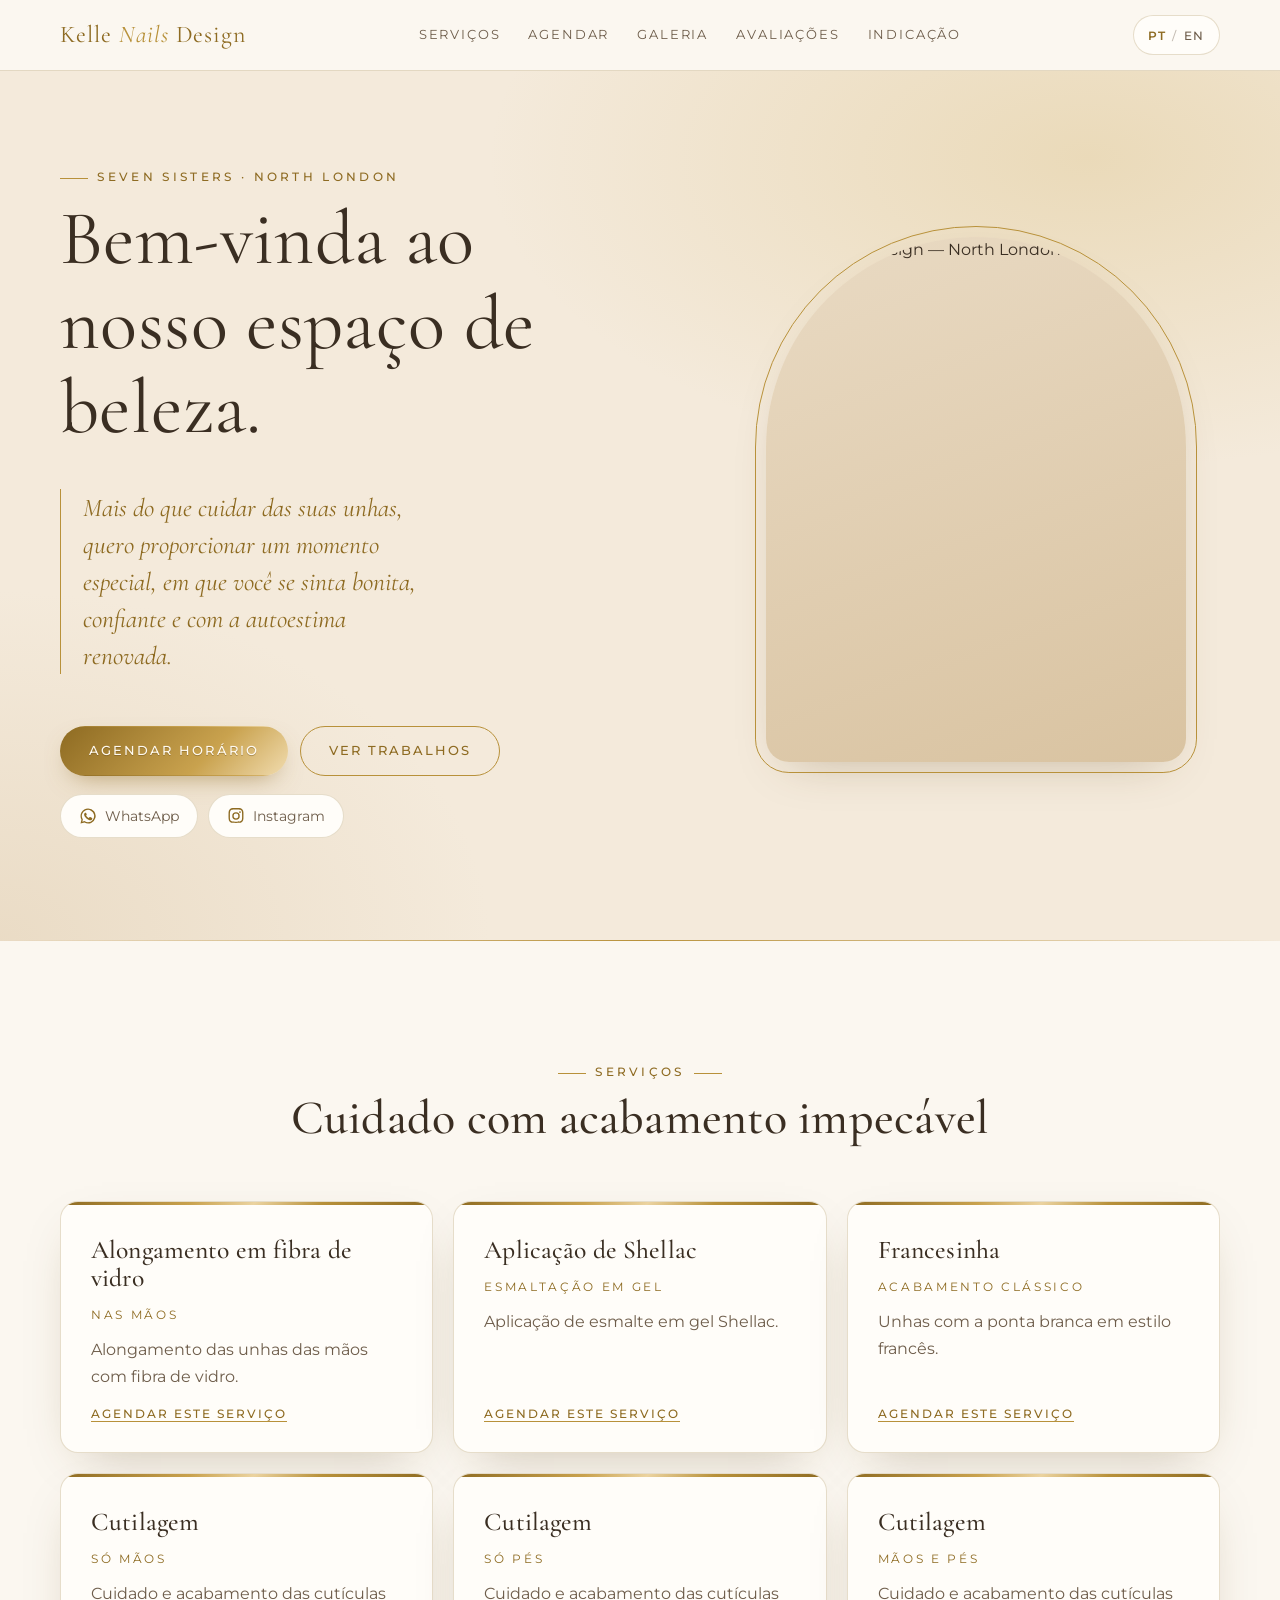
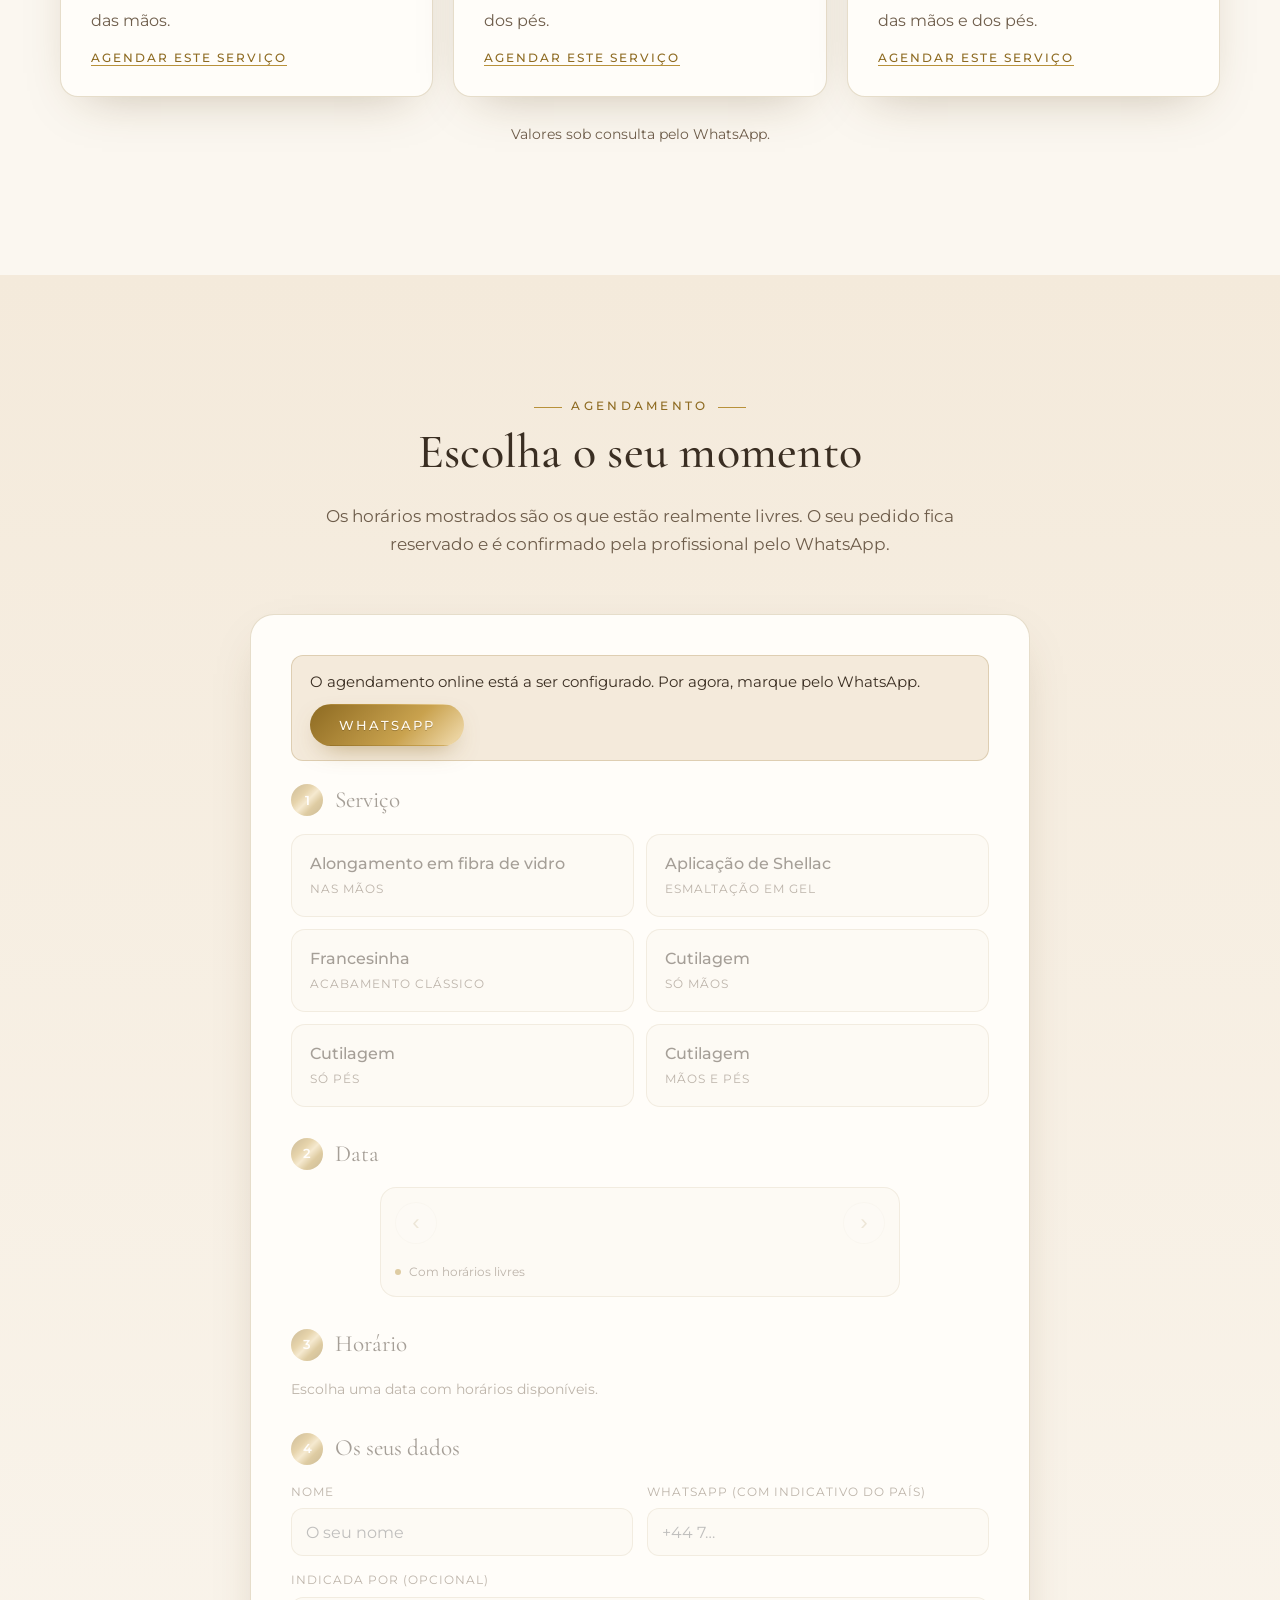
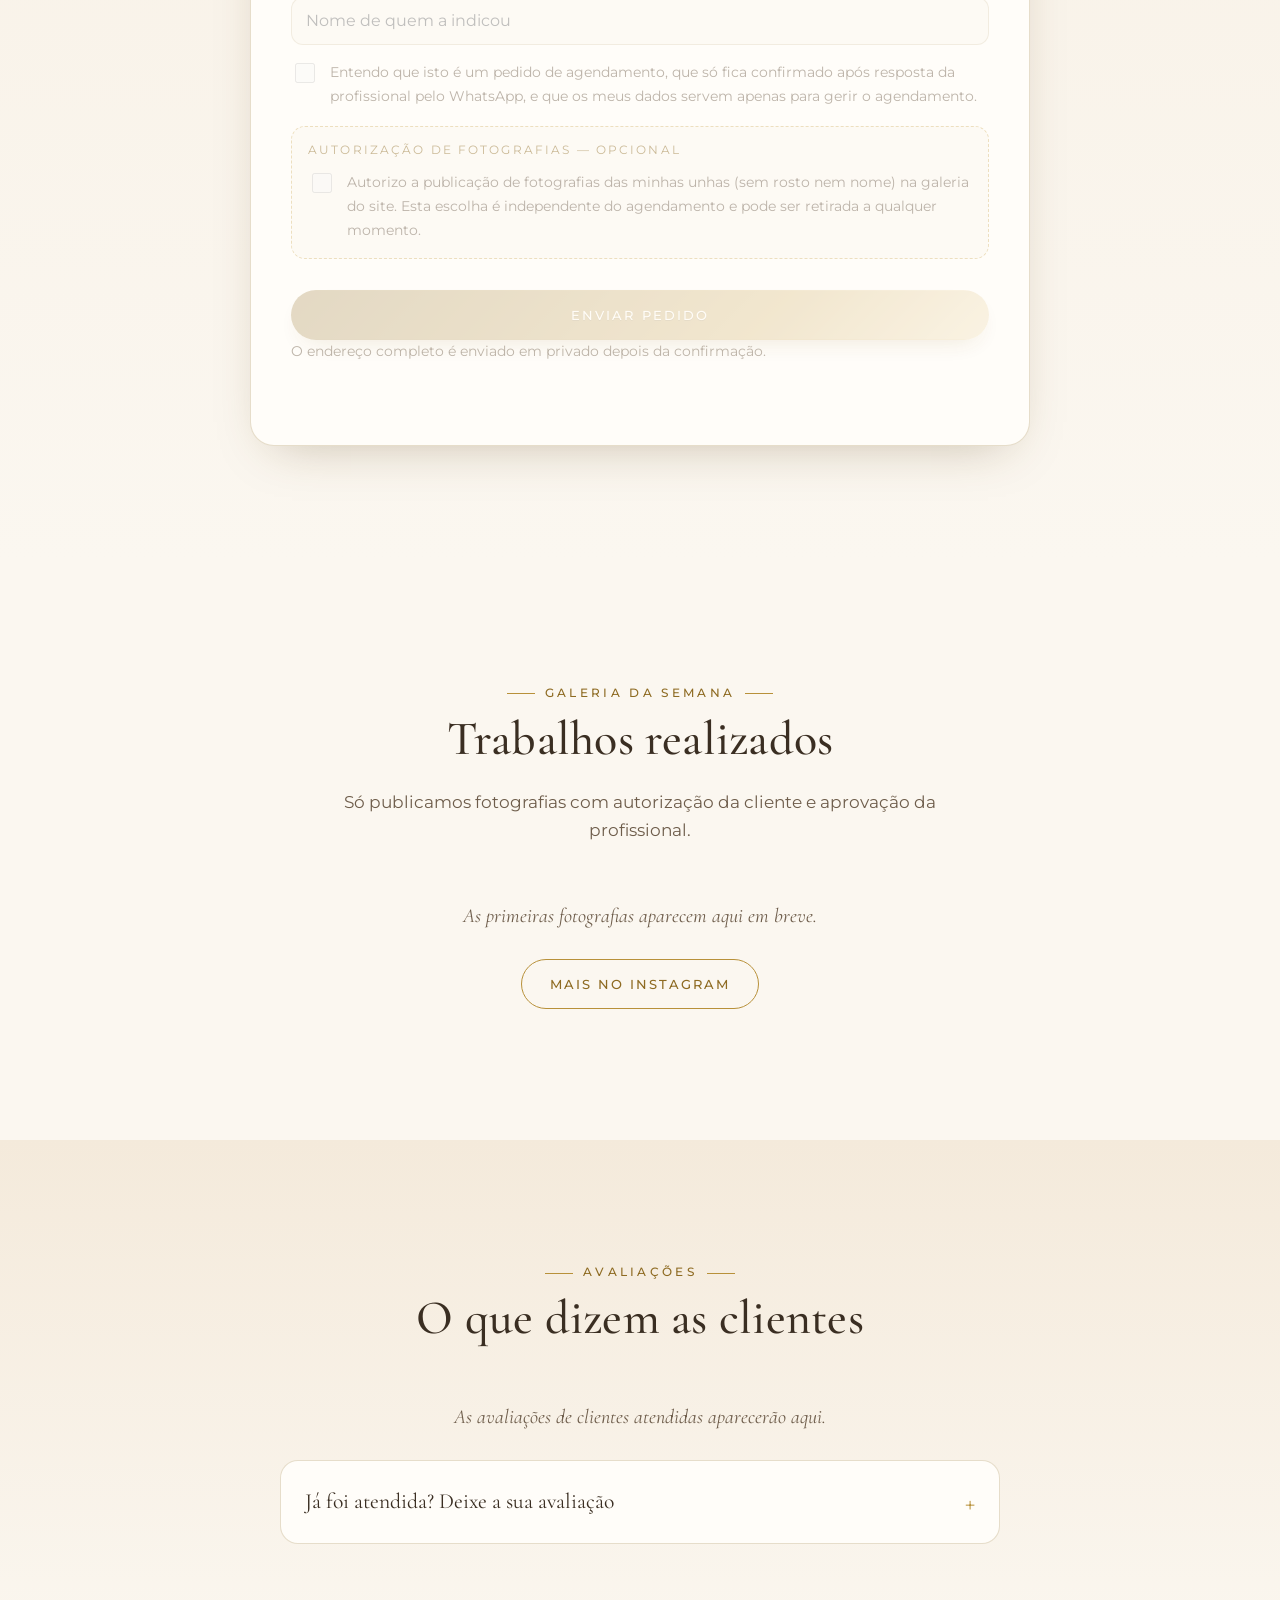
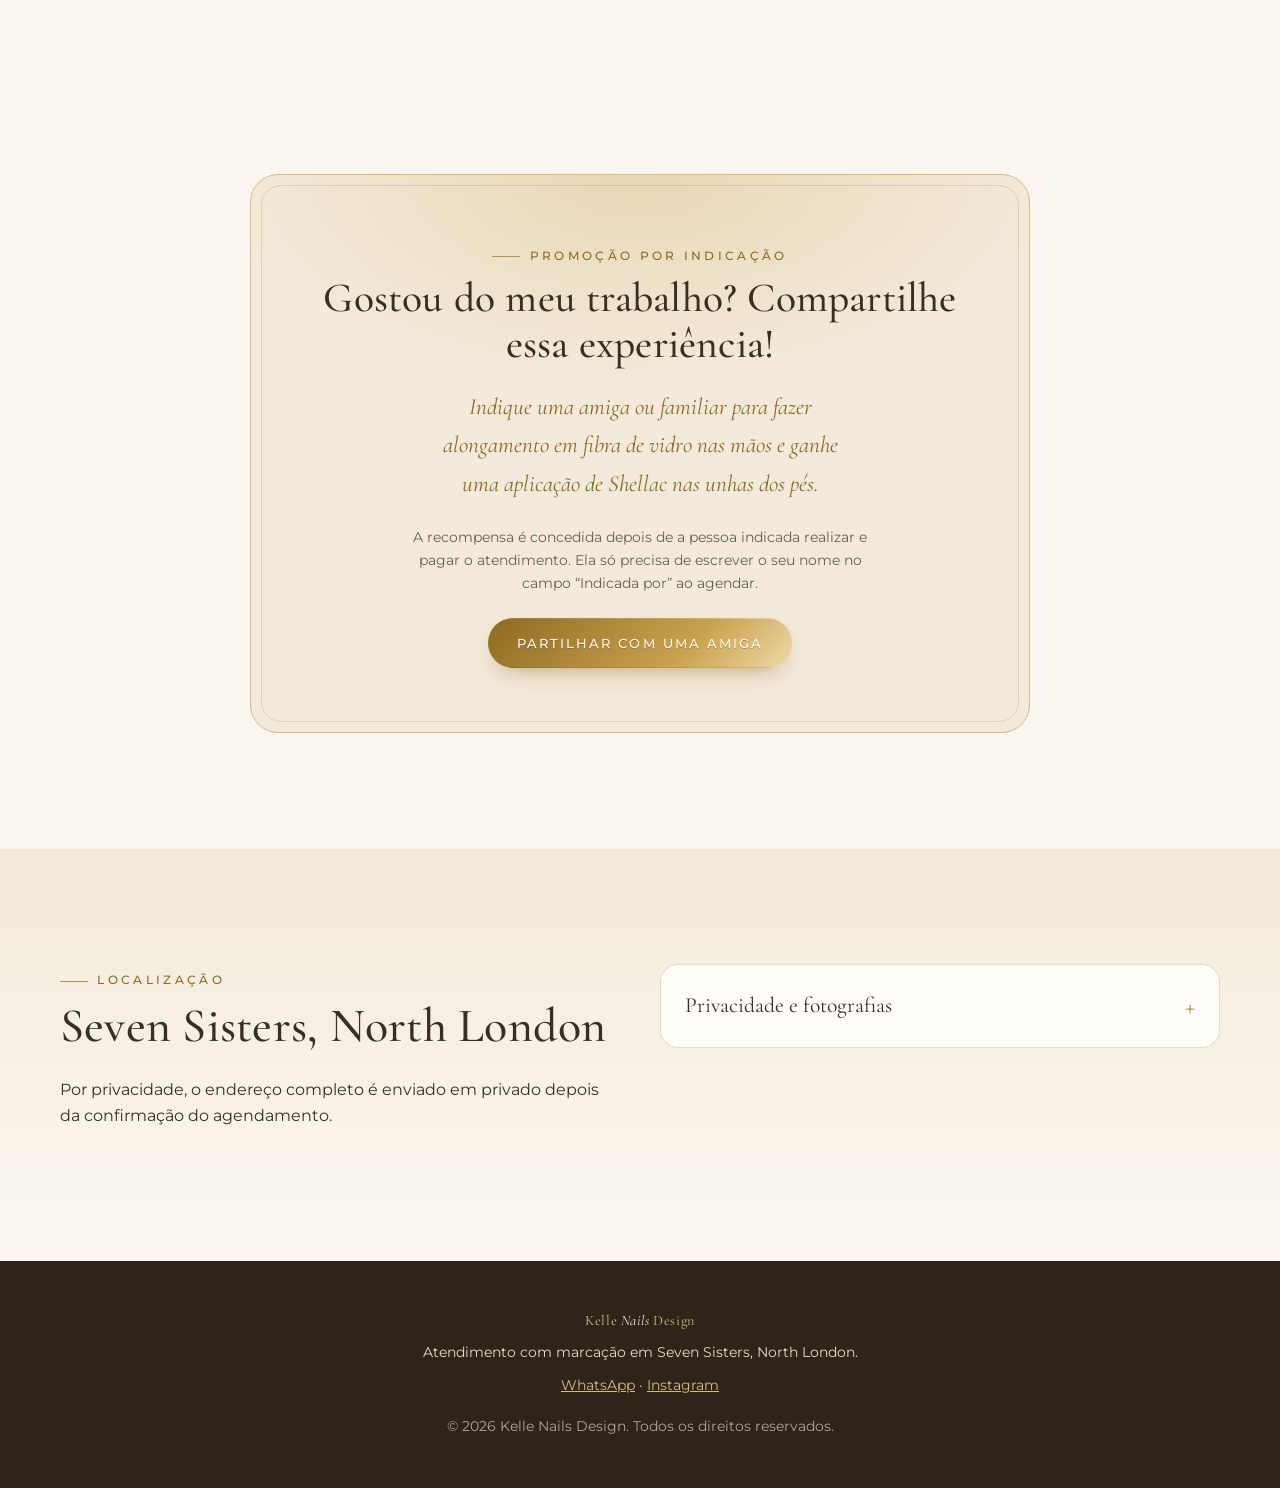
==== index.html @ 474847ff "Add files via upload" ====
<!doctype html>
<html lang="pt-BR">
<head>
  <meta charset="utf-8">
  <meta name="viewport" content="width=device-width, initial-scale=1, viewport-fit=cover">
  <title data-i18n="meta.title">Kelle Nails Design · Seven Sisters, North London</title>
  <meta name="description" data-i18n-attr="content:meta.desc" content="Kelle Nails Design — alongamento em fibra de vidro e Shellac em Seven Sisters, North London.">
  <meta name="theme-color" content="#F4EADB">
  <meta property="og:title" content="Kelle Nails Design">
  <meta property="og:description" content="Seven Sisters, North London">
  <meta property="og:image" content="assets/kn-dourada.jpg">
  <link rel="icon" href="assets/logo-kn.png">
  <link rel="preconnect" href="https://fonts.googleapis.com">
  <link rel="preconnect" href="https://fonts.gstatic.com" crossorigin>
  <link href="https://fonts.googleapis.com/css2?family=Cormorant+Garamond:ital,wght@0,400;0,500;0,600;1,400;1,500&family=Montserrat:wght@300;400;500;600&display=swap" rel="stylesheet">
  <link rel="stylesheet" href="styles.css">
</head>
<body>
  <!-- Abertura: a luz em volta da marca acende quando a cliente entra -->
  <div class="intro" id="intro">
    <div class="intro-bg" aria-hidden="true"><img src="assets/kn-dourada.jpg" alt=""></div>
    <div class="intro-stage">
      <img src="assets/kn-dourada.jpg" alt="Kelle Nails Design — North London" class="intro-img" fetchpriority="high">
      <div class="intro-glow" aria-hidden="true"></div>
    </div>
    <button class="intro-skip" id="introSkip" type="button" data-i18n="intro.enter">Entrar</button>
  </div>
  <a class="skip" href="#main">Skip</a>
  <div class="demo-banner" id="demoBanner" hidden data-i18n="demo.banner"></div>

  <header class="site-header" id="top">
    <div class="wrap header-inner">
      <a href="#top" class="brand" aria-label="Kelle Nails Design">
        <img src="assets/logo-kn.png" alt="Kelle Nails Design — logo KN" class="brand-logo" data-fallback="brandText">
        <span class="brand-text" id="brandText" hidden>Kelle <em>Nails</em> Design</span>
      </a>
      <nav class="nav" id="nav" aria-label="Principal">
        <a href="#servicos" data-i18n="nav.services">Serviços</a>
        <a href="#agendar" data-i18n="nav.book">Agendar</a>
        <a href="#galeria" data-i18n="nav.gallery">Galeria</a>
        <a href="#avaliacoes" data-i18n="nav.reviews">Avaliações</a>
        <a href="#indicacao" data-i18n="nav.referral">Indicação</a>
      </nav>
      <div class="header-actions">
        <button class="lang-btn" id="langBtn" type="button" data-i18n-attr="aria-label:lang.label" aria-label="Mudar para inglês">
          <span class="lang-opt" data-l="pt">PT</span><span class="lang-sep">/</span><span class="lang-opt" data-l="en">EN</span>
        </button>
        <button class="menu-btn" id="menuBtn" type="button" aria-expanded="false" aria-controls="nav"><span></span><span></span><span class="sr" data-i18n="nav.menu">Menu</span></button>
      </div>
    </div>
  </header>

  <main id="main">
    <!-- ============ INÍCIO ============ -->
    <section class="hero">
      <div class="wrap hero-grid">
        <div class="hero-copy">
          <p class="eyebrow" data-i18n="hero.eyebrow">Seven Sisters · North London</p>
          <h1 class="hero-title" data-i18n="hero.title">Bem-vinda ao nosso espaço de beleza.</h1>
          <p class="hero-quote" id="heroQuote" data-i18n="hero.quote" data-animate></p>
          <div class="hero-ctas">
            <a href="#agendar" class="btn btn-gold" data-i18n="btn.book">Agendar horário</a>
            <a href="#galeria" class="btn btn-line" data-i18n="btn.gallery">Ver trabalhos</a>
          </div>
          <div class="hero-social">
            <a class="chip js-wa" href="#" target="_blank" rel="noopener">
              <svg viewBox="0 0 24 24" aria-hidden="true"><path d="M12 2a10 10 0 0 0-8.7 14.9L2 22l5.3-1.3A10 10 0 1 0 12 2Zm0 18.2a8.2 8.2 0 0 1-4.2-1.2l-.3-.2-3.1.8.8-3-.2-.3A8.2 8.2 0 1 1 12 20.2Zm4.5-6.1c-.2-.1-1.5-.7-1.7-.8-.2-.1-.4-.1-.6.1l-.8 1c-.1.2-.3.2-.5.1a6.7 6.7 0 0 1-3.3-2.9c-.2-.4.2-.4.7-1.3.1-.2 0-.3 0-.4l-.8-1.8c-.2-.5-.4-.4-.6-.4h-.5a1 1 0 0 0-.7.3 3 3 0 0 0-.9 2.2 5.2 5.2 0 0 0 1.1 2.7 11.9 11.9 0 0 0 4.6 4c1.7.7 2.4.8 3.2.7a2.8 2.8 0 0 0 1.8-1.3 2.3 2.3 0 0 0 .2-1.3c0-.1-.2-.2-.4-.3Z"/></svg>
              <span data-i18n="btn.whatsapp">WhatsApp</span></a>
            <a class="chip js-ig" href="#" target="_blank" rel="noopener">
              <svg viewBox="0 0 24 24" aria-hidden="true"><path d="M12 7a5 5 0 1 0 0 10 5 5 0 0 0 0-10Zm0 8.2a3.2 3.2 0 1 1 0-6.4 3.2 3.2 0 0 1 0 6.4ZM17.3 5.5a1.2 1.2 0 1 0 0 2.4 1.2 1.2 0 0 0 0-2.4ZM21.9 7.1a5.9 5.9 0 0 0-1.6-4.2A5.9 5.9 0 0 0 16.1 1.3C14.4 1.2 9.6 1.2 7.9 1.3a5.9 5.9 0 0 0-4.2 1.6A5.9 5.9 0 0 0 2.1 7.1C2 8.8 2 13.6 2.1 15.3a5.9 5.9 0 0 0 1.6 4.2 5.9 5.9 0 0 0 4.2 1.6c1.7.1 6.5.1 8.2 0a5.9 5.9 0 0 0 4.2-1.6 5.9 5.9 0 0 0 1.6-4.2c.1-1.7.1-6.5 0-8.2Zm-2.2 10.1a3.3 3.3 0 0 1-1.9 1.9c-1.3.5-4.4.4-5.8.4s-4.5.1-5.8-.4a3.3 3.3 0 0 1-1.9-1.9c-.5-1.3-.4-4.4-.4-5.8s-.1-4.5.4-5.8a3.3 3.3 0 0 1 1.9-1.9c1.3-.5 4.4-.4 5.8-.4s4.5-.1 5.8.4a3.3 3.3 0 0 1 1.9 1.9c.5 1.3.4 4.4.4 5.8s.1 4.5-.4 5.8Z"/></svg>
              <span data-i18n="btn.instagram">Instagram</span></a>
          </div>
        </div>

        <figure class="hero-portrait">
          <div class="portrait-arch">
            <img src="assets/profissional.jpg" alt="Nail technician da Kelle Nails Design" class="portrait-img" data-fallback="portraitBrand">
            <img src="assets/kn-dourada.jpg" alt="Kelle Nails Design — North London" class="portrait-img portrait-brand" id="portraitBrand" hidden>
          </div>
          <figcaption class="portrait-tag"><span data-i18n="hero.role">Nail technician</span></figcaption>
        </figure>
      </div>
    </section>

    <!-- ============ SERVIÇOS ============ -->
    <section class="section" id="servicos">
      <div class="wrap">
        <header class="section-head">
          <p class="eyebrow" data-i18n="services.eyebrow">Serviços</p>
          <h2 data-i18n="services.title">Cuidado com acabamento impecável</h2>
        </header>
        <div class="services">
          <article class="service-card">
            <h3 data-i18n="services.fibra.title">Alongamento em fibra de vidro</h3>
            <p class="service-sub" data-i18n="services.fibra.sub">Nas mãos</p>
            <p data-i18n="services.fibra.desc"></p>
            <a href="#agendar" class="link-gold js-pick" data-service="fibra" data-i18n="services.cta">Agendar este serviço</a>
          </article>
          <article class="service-card">
            <h3 data-i18n="services.shellac.title">Aplicação de Shellac</h3>
            <p class="service-sub" data-i18n="services.shellac.sub">Esmaltação em gel</p>
            <p data-i18n="services.shellac.desc"></p>
            <a href="#agendar" class="link-gold js-pick" data-service="shellac" data-i18n="services.cta">Agendar este serviço</a>
          </article>
          <article class="service-card">
            <h3 data-i18n="services.francesinha.title">Francesinha</h3>
            <p class="service-sub" data-i18n="services.francesinha.sub">Acabamento clássico</p>
            <p data-i18n="services.francesinha.desc"></p>
            <a href="#agendar" class="link-gold js-pick" data-service="francesinha" data-i18n="services.cta">Agendar este serviço</a>
          </article>
          <article class="service-card">
            <h3 data-i18n="services.cut_maos.title">Cutilagem</h3>
            <p class="service-sub" data-i18n="services.cut_maos.sub">Só mãos</p>
            <p data-i18n="services.cut_maos.desc"></p>
            <a href="#agendar" class="link-gold js-pick" data-service="cut_maos" data-i18n="services.cta">Agendar este serviço</a>
          </article>
          <article class="service-card">
            <h3 data-i18n="services.cut_pes.title">Cutilagem</h3>
            <p class="service-sub" data-i18n="services.cut_pes.sub">Só pés</p>
            <p data-i18n="services.cut_pes.desc"></p>
            <a href="#agendar" class="link-gold js-pick" data-service="cut_pes" data-i18n="services.cta">Agendar este serviço</a>
          </article>
          <article class="service-card">
            <h3 data-i18n="services.cut_maos_pes.title">Cutilagem</h3>
            <p class="service-sub" data-i18n="services.cut_maos_pes.sub">Mãos e pés</p>
            <p data-i18n="services.cut_maos_pes.desc"></p>
            <a href="#agendar" class="link-gold js-pick" data-service="cut_maos_pes" data-i18n="services.cta">Agendar este serviço</a>
          </article>
        </div>
        <p class="note center" data-i18n="services.price"></p>
      </div>
    </section>

    <!-- ============ AGENDAMENTO ============ -->
    <section class="section section-tint" id="agendar">
      <div class="wrap narrow">
        <header class="section-head">
          <p class="eyebrow" data-i18n="book.eyebrow">Agendamento</p>
          <h2 data-i18n="book.title">Escolha o seu momento</h2>
          <p class="lead" data-i18n="book.lead"></p>
        </header>

        <div class="booking" id="booking">
          <div class="booking-status" id="bookingStatus" role="status" aria-live="polite"></div>

          <form id="bookingForm" novalidate>
            <fieldset class="step" id="stepService">
              <legend><span class="step-n">1</span><span data-i18n="book.step1">Serviço</span></legend>
              <div class="svc-options">
                <label class="svc-opt"><input type="radio" name="service" value="fibra"><span><strong data-i18n="services.fibra.title"></strong><small data-i18n="services.fibra.sub"></small></span></label>
                <label class="svc-opt"><input type="radio" name="service" value="shellac"><span><strong data-i18n="services.shellac.title"></strong><small data-i18n="services.shellac.sub"></small></span></label>
                <label class="svc-opt"><input type="radio" name="service" value="francesinha"><span><strong data-i18n="services.francesinha.title"></strong><small data-i18n="services.francesinha.sub"></small></span></label>
                <label class="svc-opt"><input type="radio" name="service" value="cut_maos"><span><strong data-i18n="services.cut_maos.title"></strong><small data-i18n="services.cut_maos.sub"></small></span></label>
                <label class="svc-opt"><input type="radio" name="service" value="cut_pes"><span><strong data-i18n="services.cut_pes.title"></strong><small data-i18n="services.cut_pes.sub"></small></span></label>
                <label class="svc-opt"><input type="radio" name="service" value="cut_maos_pes"><span><strong data-i18n="services.cut_maos_pes.title"></strong><small data-i18n="services.cut_maos_pes.sub"></small></span></label>
              </div>
            </fieldset>

            <fieldset class="step" id="stepDate" disabled>
              <legend><span class="step-n">2</span><span data-i18n="book.step2">Data</span></legend>
              <div class="cal">
                <div class="cal-head">
                  <button type="button" class="cal-nav" id="calPrev" data-i18n-attr="aria-label:book.prev">‹</button>
                  <p class="cal-title" id="calTitle"></p>
                  <button type="button" class="cal-nav" id="calNext" data-i18n-attr="aria-label:book.next">›</button>
                </div>
                <div class="cal-grid" id="calGrid" role="grid"></div>
                <p class="cal-legend"><span class="dot"></span><span data-i18n="book.available"></span></p>
              </div>
            </fieldset>

            <fieldset class="step" id="stepTime" disabled>
              <legend><span class="step-n">3</span><span data-i18n="book.step3">Horário</span></legend>
              <div class="times" id="times"><p class="hint" data-i18n="book.pickDate"></p></div>
            </fieldset>

            <fieldset class="step" id="stepDetails" disabled>
              <legend><span class="step-n">4</span><span data-i18n="book.step4">Os seus dados</span></legend>
              <div class="fields">
                <label class="field"><span data-i18n="book.name">Nome</span>
                  <input name="name" autocomplete="name" maxlength="60" required data-i18n-attr="placeholder:book.namePh"></label>
                <label class="field"><span data-i18n="book.wa">WhatsApp</span>
                  <input name="whatsapp" type="tel" inputmode="tel" autocomplete="tel" maxlength="20" required data-i18n-attr="placeholder:book.waPh"></label>
                <label class="field field-full"><span data-i18n="book.referral">Indicada por (opcional)</span>
                  <input name="referral" maxlength="60" data-i18n-attr="placeholder:book.referralPh"></label>
                <label class="hp" aria-hidden="true">Website <input name="website" tabindex="-1" autocomplete="off"></label>
              </div>
              <label class="check"><input type="checkbox" name="acceptTerms" required><span data-i18n="book.terms"></span></label>

              <div class="consent-box">
                <p class="consent-title" data-i18n="book.photoTitle">Autorização de fotografias — opcional</p>
                <label class="check"><input type="checkbox" name="photoConsent"><span data-i18n="book.photoText"></span></label>
              </div>

              <div class="summary" id="summary" hidden>
                <p class="summary-label" data-i18n="book.summary">Resumo</p>
                <p class="summary-text" id="summaryText"></p>
              </div>
              <p class="form-error" id="formError" role="alert"></p>
              <button type="submit" class="btn btn-gold btn-block" id="submitBtn" data-i18n="book.submit">Enviar pedido</button>
              <p class="note" data-i18n="book.addressNote"></p>
            </fieldset>
          </form>

          <div class="result" id="result" hidden tabindex="-1">
            <div class="result-icon" aria-hidden="true">✦</div>
            <h3 data-i18n="book.okTitle"></h3>
            <p class="demo-note" id="resultDemo" hidden data-i18n="demo.result"></p>
            <p data-i18n="book.okText"></p>
            <div class="code-box"><span data-i18n="book.code"></span><strong id="resultCode"></strong></div>
            <p class="note" data-i18n="book.codeHelp"></p>
            <a class="btn btn-gold btn-block" id="resultWa" target="_blank" rel="noopener" hidden data-i18n="book.sendWa"></a>
            <div class="manual" id="resultManual" hidden>
              <p class="manual-title" data-i18n="book.manualTitle"></p>
              <p class="note" data-i18n="book.manualText"></p>
              <pre class="msg" id="resultText"></pre>
              <div class="manual-actions">
                <button type="button" class="btn btn-gold" id="copyMsg" data-i18n="book.copy"></button>
                <a class="btn btn-line js-wa" href="#" target="_blank" rel="noopener" data-i18n="book.openWa"></a>
              </div>
            </div>
            <p class="note" data-i18n="book.addressNote"></p>
            <button type="button" class="link-gold" id="again" data-i18n="book.again"></button>
          </div>
        </div>
      </div>
    </section>

    <!-- ============ GALERIA ============ -->
    <section class="section" id="galeria">
      <div class="wrap">
        <header class="section-head">
          <p class="eyebrow" data-i18n="gallery.eyebrow">Galeria da semana</p>
          <h2 data-i18n="gallery.title">Trabalhos realizados</h2>
          <p class="lead" data-i18n="gallery.lead"></p>
        </header>
        <div class="gallery" id="gallery"></div>
        <p class="empty" id="galleryEmpty" data-i18n="gallery.empty"></p>
        <p class="center"><a class="btn btn-line js-ig" href="#" target="_blank" rel="noopener" data-i18n="gallery.more">Mais no Instagram</a></p>
      </div>
    </section>

    <!-- ============ AVALIAÇÕES ============ -->
    <section class="section section-tint" id="avaliacoes">
      <div class="wrap">
        <header class="section-head">
          <p class="eyebrow" data-i18n="reviews.eyebrow">Avaliações</p>
          <h2 data-i18n="reviews.title">O que dizem as clientes</h2>
        </header>
        <div class="reviews" id="reviews"></div>
        <p class="empty" id="reviewsEmpty" data-i18n="reviews.empty"></p>

        <details class="panel" id="reviewPanel">
          <summary data-i18n="reviews.formTitle">Já foi atendida? Deixe a sua avaliação</summary>
          <form id="reviewForm" class="panel-body" novalidate>
            <p class="note" data-i18n="reviews.formLead"></p>
            <div class="fields">
              <label class="field"><span data-i18n="reviews.code"></span><input name="code" required maxlength="12" data-i18n-attr="placeholder:reviews.codePh" autocapitalize="characters"></label>
              <label class="field"><span data-i18n="privacy.wa"></span><input name="whatsapp" type="tel" inputmode="tel" required maxlength="20"></label>
            </div>
            <fieldset class="stars"><legend data-i18n="reviews.rating"></legend>
              <input type="radio" name="rating" id="r5" value="5"><label for="r5" title="5">★</label>
              <input type="radio" name="rating" id="r4" value="4"><label for="r4" title="4">★</label>
              <input type="radio" name="rating" id="r3" value="3"><label for="r3" title="3">★</label>
              <input type="radio" name="rating" id="r2" value="2"><label for="r2" title="2">★</label>
              <input type="radio" name="rating" id="r1" value="1"><label for="r1" title="1">★</label>
            </fieldset>
            <label class="field field-full"><span data-i18n="reviews.text"></span><textarea name="text" rows="4" maxlength="600" required></textarea></label>
            <label class="check"><input type="checkbox" name="allowPublish"><span data-i18n="reviews.allow"></span></label>
            <p class="form-msg" role="status" aria-live="polite"></p>
            <button type="submit" class="btn btn-gold" data-i18n="reviews.submit"></button>
          </form>
        </details>
      </div>
    </section>

    <!-- ============ INDICAÇÃO ============ -->
    <section class="section" id="indicacao">
      <div class="wrap narrow">
        <div class="referral">
          <p class="eyebrow" data-i18n="ref.eyebrow">Promoção por indicação</p>
          <h2 data-i18n="ref.title">Gostou do meu trabalho? Compartilhe essa experiência!</h2>
          <p class="referral-text" data-i18n="ref.text"></p>
          <p class="note" data-i18n="ref.rule"></p>
          <button type="button" class="btn btn-gold" id="shareBtn" data-i18n="ref.share">Partilhar com uma amiga</button>
        </div>
      </div>
    </section>

    <!-- ============ LOCALIZAÇÃO E PRIVACIDADE ============ -->
    <section class="section section-tint" id="local">
      <div class="wrap two-col">
        <div>
          <p class="eyebrow" data-i18n="loc.eyebrow">Localização</p>
          <h2 data-i18n="loc.title">Seven Sisters, North London</h2>
          <p data-i18n="loc.text"></p>
        </div>
        <div>
          <details class="panel" id="privacyPanel">
            <summary data-i18n="privacy.title">Privacidade e fotografias</summary>
            <form id="consentForm" class="panel-body" novalidate>
              <p class="note" data-i18n="privacy.text"></p>
              <div class="fields">
                <label class="field"><span data-i18n="privacy.code"></span><input name="code" required maxlength="12" data-i18n-attr="placeholder:reviews.codePh" autocapitalize="characters"></label>
                <label class="field"><span data-i18n="privacy.wa"></span><input name="whatsapp" type="tel" inputmode="tel" required maxlength="20"></label>
              </div>
              <p class="form-msg" role="status" aria-live="polite"></p>
              <div class="manual-actions">
                <button type="submit" class="btn btn-line" value="withdraw" data-i18n="privacy.withdraw"></button>
                <button type="submit" class="btn btn-gold" value="give" data-i18n="privacy.give"></button>
              </div>
            </form>
          </details>
        </div>
      </div>
    </section>
  </main>

  <footer class="site-footer">
    <div class="wrap footer-inner">
      <p class="footer-brand">Kelle <em>Nails</em> Design</p>
      <p data-i18n="footer.area"></p>
      <p class="footer-links">
        <a class="js-wa" href="#" target="_blank" rel="noopener">WhatsApp</a> ·
        <a class="js-ig" href="#" target="_blank" rel="noopener">Instagram</a>
      </p>
      <p class="small">© <span id="year"></span> Kelle Nails Design. <span data-i18n="footer.rights"></span></p>
    </div>
  </footer>

  <div class="sticky-bar">
    <a href="#agendar" class="btn btn-gold" data-i18n="sticky.book">Agendar</a>
    <a class="btn btn-line js-wa" href="#" target="_blank" rel="noopener" data-i18n="btn.whatsapp">WhatsApp</a>
  </div>

  <script src="config.js"></script>
  <script src="i18n.js"></script>
  <script src="app.js"></script>
</body>
</html>
---- styles.css ----
/* Kelle Nails Design — champanhe, dourado e bege */
:root {
  --ivory: #FBF7F0;
  --champagne: #F4EADB;
  --beige: #E9DAC3;
  --sand: #D9C3A1;
  --gold: #B8913A;
  --gold-deep: #8E6B22;
  --gold-soft: #D8BC7A;
  --ink: #3A2E22;
  --ink-soft: #6E5D4B;
  --line: rgba(142, 107, 34, .22);
  --white: #FFFDF9;
  --danger: #A23E2C;
  --ok: #4E6B3A;
  --shadow: 0 18px 50px -24px rgba(90, 64, 20, .35);
  --radius: 18px;
  --serif: 'Cormorant Garamond', 'Times New Roman', serif;
  --sans: 'Montserrat', system-ui, -apple-system, 'Segoe UI', sans-serif;
  --gold-grad: linear-gradient(135deg, #8E6B22 0%, #C9A24E 35%, #EBD3A0 52%, #B8913A 70%, #8E6B22 100%);
}
*, *::before, *::after { box-sizing: border-box; }
html { scroll-behavior: smooth; scroll-padding-top: 84px; -webkit-text-size-adjust: 100%; }
body {
  margin: 0; background: var(--ivory); color: var(--ink);
  font: 400 16px/1.65 var(--sans); overflow-x: hidden;
  padding-bottom: 76px;
}
@media (min-width: 900px) { body { padding-bottom: 0; } }
img { max-width: 100%; display: block; }
a { color: inherit; }
h1, h2, h3 { font-family: var(--serif); font-weight: 500; line-height: 1.1; margin: 0 0 .5em; letter-spacing: .005em; }
h2 { font-size: clamp(2rem, 4.6vw, 3rem); }
h3 { font-size: 1.6rem; }
p { margin: 0 0 1em; }
[hidden] { display: none !important; }
.sr, .skip:not(:focus) { position: absolute; width: 1px; height: 1px; overflow: hidden; clip: rect(0 0 0 0); }
.skip:focus { position: fixed; top: 8px; left: 8px; z-index: 99; background: var(--white); padding: 8px 14px; border-radius: 8px; }
.wrap { width: min(1160px, 100% - 32px); margin-inline: auto; }
.narrow { width: min(780px, 100% - 32px); }
.center { text-align: center; }
.eyebrow {
  font: 500 .74rem/1 var(--sans); letter-spacing: .28em; text-transform: uppercase; color: var(--gold-deep);
  display: inline-flex; align-items: center; gap: .8em; margin-bottom: 1.1em;
}
.eyebrow::before { content: ''; width: 28px; height: 1px; background: var(--gold); }
.lead { color: var(--ink-soft); font-size: 1.04rem; max-width: 60ch; }
.note { color: var(--ink-soft); font-size: .86rem; }
.small { font-size: .8rem; }
:focus-visible { outline: 2px solid var(--gold); outline-offset: 3px; }

.demo-banner {
  position: relative; z-index: 60; background: var(--ink); color: var(--champagne);
  text-align: center; font-size: .82rem; padding: 8px 16px; letter-spacing: .02em;
}

/* ---------- Header ---------- */
.site-header {
  position: sticky; top: env(safe-area-inset-top, 0px); z-index: 50;
  background: rgba(251, 247, 240, .86); backdrop-filter: saturate(140%) blur(12px);
  border-bottom: 1px solid var(--line);
}
.header-inner { display: flex; align-items: center; justify-content: space-between; gap: 16px; height: 70px; }
.brand { display: flex; align-items: center; text-decoration: none; }
.brand-logo { height: 50px; width: auto; }
.brand-text, .footer-brand { font-family: var(--serif); font-size: 1.5rem; letter-spacing: .04em; color: var(--gold-deep); }
.brand-text em, .footer-brand em { font-style: italic; color: var(--gold); }
.nav { display: flex; gap: 28px; }
.nav a { text-decoration: none; font-size: .82rem; letter-spacing: .14em; text-transform: uppercase; color: var(--ink-soft); position: relative; padding: 6px 0; }
.nav a::after { content: ''; position: absolute; left: 0; right: 100%; bottom: 0; height: 1px; background: var(--gold); transition: right .3s; }
.nav a:hover::after { right: 0; }
.nav a:hover { color: var(--ink); }
.header-actions { display: flex; align-items: center; gap: 10px; }
.lang-btn {
  border: 1px solid var(--line); background: var(--white); border-radius: 999px; padding: 8px 14px; cursor: pointer;
  font: 500 .78rem var(--sans); letter-spacing: .12em; color: var(--ink-soft); min-height: 40px;
}
.lang-opt.on { color: var(--gold-deep); font-weight: 600; }
.lang-sep { margin: 0 6px; opacity: .4; }
.menu-btn { display: none; width: 44px; height: 44px; border: 0; background: none; cursor: pointer; position: relative; }
.menu-btn span:not(.sr) { position: absolute; left: 11px; right: 11px; height: 1.5px; background: var(--ink); transition: transform .3s; }
.menu-btn span:nth-child(1) { top: 17px; } .menu-btn span:nth-child(2) { top: 26px; }
.menu-btn[aria-expanded="true"] span:nth-child(1) { transform: translateY(4.5px) rotate(45deg); }
.menu-btn[aria-expanded="true"] span:nth-child(2) { transform: translateY(-4.5px) rotate(-45deg); }
@media (max-width: 899px) {
  .menu-btn { display: block; }
  .nav {
    position: absolute; top: 70px; left: 0; right: 0; flex-direction: column; gap: 0;
    background: var(--ivory); border-bottom: 1px solid var(--line); padding: 8px 16px 18px;
    transform: translateY(-8px); opacity: 0; pointer-events: none; transition: .25s;
  }
  .nav.open { transform: none; opacity: 1; pointer-events: auto; }
  .nav a { padding: 14px 4px; border-bottom: 1px solid var(--line); }
}

/* ---------- Buttons ---------- */
.btn {
  display: inline-flex; align-items: center; justify-content: center; gap: 8px; min-height: 50px; padding: 0 28px;
  border-radius: 999px; font: 500 .8rem var(--sans); letter-spacing: .16em; text-transform: uppercase; text-decoration: none;
  cursor: pointer; border: 1px solid transparent; transition: transform .2s, box-shadow .2s, background .2s; white-space: nowrap;
}
.btn:active { transform: translateY(1px); }
.btn-gold { background: var(--gold-grad); background-size: 200% 100%; color: #fffaf0; box-shadow: 0 10px 26px -12px rgba(142, 107, 34, .7); text-shadow: 0 1px 0 rgba(90, 64, 20, .35); }
.btn-gold:hover { background-position: 100% 0; box-shadow: 0 14px 30px -12px rgba(142, 107, 34, .8); }
.btn-gold:disabled { opacity: .55; cursor: wait; }
.btn-line { border-color: var(--gold); color: var(--gold-deep); background: transparent; }
.btn-line:hover { background: var(--champagne); }
.btn-block { width: 100%; }
.link-gold { background: none; border: 0; padding: 0; font: 500 .78rem var(--sans); letter-spacing: .16em; text-transform: uppercase; color: var(--gold-deep); text-decoration: none; border-bottom: 1px solid var(--gold); cursor: pointer; }
.chip {
  display: inline-flex; align-items: center; gap: 8px; padding: 10px 18px; border-radius: 999px; min-height: 44px;
  border: 1px solid var(--line); background: var(--white); text-decoration: none; font-size: .86rem; color: var(--ink-soft);
}
.chip svg { width: 18px; height: 18px; fill: var(--gold-deep); }
.chip:hover { border-color: var(--gold); color: var(--ink); }

/* ---------- Hero ---------- */
.hero {
  position: relative; overflow: hidden; padding: clamp(40px, 7vw, 96px) 0 clamp(56px, 8vw, 110px);
  background:
    radial-gradient(1000px 520px at 85% 10%, rgba(216, 188, 122, .35), transparent 60%),
    radial-gradient(700px 500px at 0% 100%, rgba(233, 218, 195, .9), transparent 70%),
    var(--champagne);
}
.hero::after { content: ''; position: absolute; inset: auto 0 0; height: 1px; background: linear-gradient(90deg, transparent, var(--gold), transparent); }
.hero-grid { display: grid; grid-template-columns: 1.1fr .9fr; gap: clamp(32px, 6vw, 80px); align-items: center; }
.hero-title { font-size: clamp(2.6rem, 6.6vw, 4.8rem); font-weight: 400; color: var(--ink); }
.hero-quote {
  font-family: var(--serif); font-style: italic; font-size: clamp(1.25rem, 2.4vw, 1.6rem); line-height: 1.45;
  color: var(--gold-deep); max-width: 34ch; min-height: 4.4em; border-left: 1px solid var(--gold); padding-left: 22px; margin: 1.4em 0 2em;
}
.hero-quote .w { display: inline-block; opacity: 0; transform: translateY(8px); filter: blur(4px); animation: wordIn .9s cubic-bezier(.2,.7,.2,1) forwards; }
@keyframes wordIn { to { opacity: 1; transform: none; filter: none; } }
.hero-ctas { display: flex; flex-wrap: wrap; gap: 12px; margin-bottom: 18px; }
.hero-social { display: flex; flex-wrap: wrap; gap: 10px; }
.hero-portrait { position: relative; margin: 0; justify-self: center; width: min(420px, 100%); }
.portrait-arch {
  aspect-ratio: 4 / 5; border-radius: 220px 220px 24px 24px; overflow: hidden; position: relative;
  background: linear-gradient(160deg, var(--beige), var(--sand)); box-shadow: var(--shadow);
  outline: 1px solid var(--gold); outline-offset: 10px;
}
.portrait-img { width: 100%; height: 100%; object-fit: cover; }
.portrait-empty { position: absolute; inset: 0; display: grid; place-content: center; gap: 14px; text-align: center; padding: 30px; color: var(--ink-soft); font-size: .86rem; letter-spacing: .04em; }
.pe-mark { font-family: var(--serif); font-size: 5.5rem; line-height: 1; background: var(--gold-grad); -webkit-background-clip: text; background-clip: text; color: transparent; letter-spacing: .06em; }
.gold-emblem { position: absolute; width: 38%; right: -10%; bottom: 12%; filter: drop-shadow(0 12px 24px rgba(90, 64, 20, .3)); animation: float 7s ease-in-out infinite; }
@keyframes float { 50% { transform: translateY(-10px); } }
.portrait-tag {
  position: absolute; left: -6%; bottom: 8%; background: var(--white); border: 1px solid var(--line); border-radius: 999px;
  padding: 10px 20px; font: 500 .74rem var(--sans); letter-spacing: .22em; text-transform: uppercase; color: var(--gold-deep); box-shadow: var(--shadow);
}
@media (max-width: 899px) {
  .hero-grid { grid-template-columns: 1fr; }
  .hero-portrait { order: -1; width: min(300px, 78%); }
  .portrait-tag { left: 50%; transform: translateX(-50%); bottom: -18px; white-space: nowrap; }
  .gold-emblem { right: -14%; width: 34%; }
}

/* ---------- Sections ---------- */
.section { padding: clamp(64px, 9vw, 120px) 0; }
.section-tint { background: linear-gradient(180deg, var(--champagne), var(--ivory)); }
.section-head { text-align: center; margin-bottom: clamp(32px, 5vw, 56px); }
.section-head .eyebrow::after { content: ''; width: 28px; height: 1px; background: var(--gold); }
.section-head .lead { margin-inline: auto; }

.services { display: grid; grid-template-columns: repeat(3, 1fr); gap: 20px; }
@media (max-width: 980px) { .services { grid-template-columns: repeat(2, 1fr); } }
@media (max-width: 600px) { .services { grid-template-columns: 1fr; } }
.service-card {
  position: relative; background: var(--white); border: 1px solid var(--line); border-radius: var(--radius);
  padding: 34px 30px 30px; box-shadow: var(--shadow); overflow: hidden; display: flex; flex-direction: column;
}
.service-card::before { content: ''; position: absolute; inset: 0 0 auto; height: 3px; background: var(--gold-grad); }
.service-num { font-family: var(--serif); font-size: 3rem; color: var(--gold-soft); line-height: 1; display: block; margin-bottom: 14px; }
.service-sub { font-size: .76rem; letter-spacing: .22em; text-transform: uppercase; color: var(--gold-deep); }
.service-card p:not(.service-sub) { color: var(--ink-soft); flex: 1; }
.service-card .link-gold { align-self: flex-start; }
.services + .note { margin-top: 26px; }

/* ---------- Booking ---------- */
.booking { background: var(--white); border: 1px solid var(--line); border-radius: 24px; padding: clamp(20px, 4vw, 40px); box-shadow: var(--shadow); }
.booking-status:empty { display: none; }
.booking-status { background: var(--champagne); border: 1px solid var(--line); border-radius: 12px; padding: 14px 18px; margin-bottom: 20px; font-size: .92rem; }
.booking-status .btn { margin-top: 10px; min-height: 42px; }
.step { border: 0; padding: 0; margin: 0 0 28px; transition: opacity .3s; }
.step:disabled { opacity: .45; }
.step legend { display: flex; align-items: center; gap: 12px; font-family: var(--serif); font-size: 1.45rem; margin-bottom: 14px; padding: 0; }
.step-n { width: 32px; height: 32px; border-radius: 50%; display: grid; place-items: center; font: 600 .8rem var(--sans); color: #fff; background: var(--gold-grad); }
.svc-options { display: grid; grid-template-columns: 1fr 1fr; gap: 12px; }
@media (max-width: 560px) { .svc-options { grid-template-columns: 1fr; } }
.svc-opt { position: relative; cursor: pointer; }
.svc-opt input { position: absolute; opacity: 0; }
.svc-opt > span { display: flex; flex-direction: column; gap: 2px; border: 1px solid var(--line); border-radius: 14px; padding: 16px 18px; transition: .2s; background: var(--ivory); }
.svc-opt strong { font-weight: 500; }
.svc-opt small { color: var(--ink-soft); font-size: .78rem; letter-spacing: .08em; text-transform: uppercase; }
.svc-opt input:checked + span { border-color: var(--gold); background: var(--champagne); box-shadow: inset 0 0 0 1px var(--gold); }
.svc-opt input:focus-visible + span { outline: 2px solid var(--gold); outline-offset: 2px; }

.cal { max-width: 520px; margin-inline: auto; border: 1px solid var(--line); border-radius: 16px; padding: 14px; background: var(--ivory); }
.cal-head { display: flex; align-items: center; justify-content: space-between; margin-bottom: 8px; }
.cal-title { margin: 0; font-family: var(--serif); font-size: 1.3rem; }
.cal-nav { width: 42px; height: 42px; border-radius: 50%; border: 1px solid var(--line); background: var(--white); font-size: 1.4rem; color: var(--gold-deep); cursor: pointer; }
.cal-nav:disabled { opacity: .3; cursor: default; }
.cal-grid { display: grid; grid-template-columns: repeat(7, 1fr); gap: 4px; }
.cal-dow { text-align: center; font-size: .68rem; letter-spacing: .1em; text-transform: uppercase; color: var(--ink-soft); padding: 6px 0; }
.cal-day {
  height: clamp(42px, 9vw, 52px); border-radius: 12px; border: 1px solid transparent; background: none; font: 500 .92rem var(--sans);
  color: rgba(58, 46, 34, .3); position: relative; cursor: default;
}
.cal-day.avail { color: var(--ink); background: var(--white); border-color: var(--line); cursor: pointer; }
.cal-day.avail::after { content: ''; position: absolute; left: 50%; bottom: 6px; width: 5px; height: 5px; margin-left: -2.5px; border-radius: 50%; background: var(--gold); }
.cal-day.avail:hover { border-color: var(--gold); }
.cal-day.sel { background: var(--gold-grad); color: #fff; border-color: transparent; }
.cal-day.sel::after { background: #fff; }
.cal-day.today { text-decoration: underline; text-underline-offset: 3px; }
.cal-legend { display: flex; align-items: center; gap: 8px; font-size: .78rem; color: var(--ink-soft); margin: 10px 0 0; }
.cal-legend .dot { width: 6px; height: 6px; border-radius: 50%; background: var(--gold); }
.times { display: flex; flex-wrap: wrap; gap: 10px; }
.time {
  min-width: 88px; min-height: 46px; border-radius: 999px; border: 1px solid var(--line); background: var(--ivory);
  font: 500 .95rem var(--sans); color: var(--ink); cursor: pointer; transition: .2s;
}
.time:hover { border-color: var(--gold); }
.time[aria-pressed="true"] { background: var(--gold-grad); color: #fff; border-color: transparent; }
.hint { color: var(--ink-soft); font-size: .9rem; margin: 0; }

.fields { display: grid; grid-template-columns: 1fr 1fr; gap: 14px; margin-bottom: 16px; }
@media (max-width: 560px) { .fields { grid-template-columns: 1fr; } }
.field { display: flex; flex-direction: column; gap: 6px; font-size: .78rem; letter-spacing: .08em; text-transform: uppercase; color: var(--ink-soft); }
.field-full { grid-column: 1 / -1; }
.field input, .field textarea {
  font: 400 1rem var(--sans); text-transform: none; letter-spacing: 0; color: var(--ink);
  border: 1px solid var(--line); background: var(--ivory); border-radius: 12px; padding: 13px 14px; min-height: 48px; width: 100%;
}
.field input:focus, .field textarea:focus { outline: none; border-color: var(--gold); box-shadow: 0 0 0 3px rgba(184, 145, 58, .18); background: var(--white); }
.field input[aria-invalid="true"] { border-color: var(--danger); }
.hp { position: absolute; left: -9999px; }
.check { display: flex; gap: 12px; align-items: flex-start; font-size: .9rem; color: var(--ink-soft); margin: 0 0 14px; cursor: pointer; }
.check input { width: 20px; height: 20px; margin-top: 2px; accent-color: var(--gold); flex-shrink: 0; }
.consent-box { border: 1px dashed var(--gold-soft); border-radius: 14px; padding: 14px 16px 2px; margin: 18px 0; background: var(--ivory); }
.consent-title { font-size: .74rem; letter-spacing: .18em; text-transform: uppercase; color: var(--gold-deep); margin-bottom: 10px; }
.summary { background: var(--champagne); border-radius: 14px; padding: 14px 18px; margin-bottom: 16px; }
.summary-label { font-size: .72rem; letter-spacing: .2em; text-transform: uppercase; color: var(--gold-deep); margin-bottom: 4px; }
.summary-text { margin: 0; font-family: var(--serif); font-size: 1.2rem; }
.form-error, .form-msg { color: var(--danger); font-size: .9rem; min-height: 1px; margin: 0 0 12px; }
.form-msg.ok { color: var(--ok); }

.result { text-align: center; }
.result:focus { outline: none; }
.result-icon { font-size: 2rem; background: var(--gold-grad); -webkit-background-clip: text; background-clip: text; color: transparent; }
.result h3 { font-size: 1.9rem; }
.demo-note { background: var(--ink); color: var(--champagne); border-radius: 10px; padding: 10px 14px; font-size: .86rem; }
.code-box { display: inline-flex; flex-direction: column; gap: 2px; border: 1px solid var(--gold); border-radius: 14px; padding: 12px 26px; margin: 6px 0 8px; font-size: .74rem; letter-spacing: .2em; text-transform: uppercase; color: var(--ink-soft); }
.code-box strong { font: 600 1.4rem var(--sans); letter-spacing: .12em; color: var(--gold-deep); }
.result .btn-block { margin: 10px 0 18px; }
.manual { text-align: left; border: 1px solid var(--line); border-radius: 14px; padding: 16px; margin: 12px 0 18px; background: var(--ivory); }
.manual-title { font-family: var(--serif); font-size: 1.3rem; margin-bottom: 4px; }
.msg { white-space: pre-wrap; font: .86rem/1.55 var(--sans); background: var(--white); border: 1px solid var(--line); border-radius: 10px; padding: 12px; margin: 0 0 12px; }
.manual-actions { display: flex; flex-wrap: wrap; gap: 10px; }
.manual-actions .btn { flex: 1 1 180px; }

/* ---------- Gallery ---------- */
.gallery { display: grid; grid-template-columns: repeat(auto-fill, minmax(220px, 1fr)); gap: 14px; margin-bottom: 30px; }
.gallery:empty { display: none; }
.g-item { margin: 0; position: relative; border-radius: 16px; overflow: hidden; aspect-ratio: 1; background: var(--beige); box-shadow: var(--shadow); }
.g-item img { width: 100%; height: 100%; object-fit: cover; transition: transform .6s; }
.g-item:hover img { transform: scale(1.04); }
.g-item figcaption { position: absolute; inset: auto 0 0; padding: 26px 14px 12px; color: #fff; font-size: .84rem; background: linear-gradient(transparent, rgba(40, 28, 14, .7)); }
.g-badge { position: absolute; top: 10px; left: 10px; background: var(--white); color: var(--gold-deep); font-size: .66rem; letter-spacing: .16em; text-transform: uppercase; padding: 5px 10px; border-radius: 999px; }
.empty { text-align: center; color: var(--ink-soft); font-style: italic; font-family: var(--serif); font-size: 1.25rem; margin-bottom: 26px; }

/* ---------- Reviews ---------- */
.reviews { display: grid; grid-template-columns: repeat(auto-fill, minmax(280px, 1fr)); gap: 18px; margin-bottom: 30px; }
.reviews:empty { display: none; }
.review { background: var(--white); border: 1px solid var(--line); border-radius: var(--radius); padding: 26px; margin: 0; }
.review-stars { color: var(--gold); letter-spacing: .15em; margin-bottom: 10px; }
.review blockquote { margin: 0 0 14px; font-family: var(--serif); font-size: 1.2rem; line-height: 1.45; }
.review figcaption { font-size: .72rem; letter-spacing: .18em; text-transform: uppercase; color: var(--ink-soft); }
.panel { background: var(--white); border: 1px solid var(--line); border-radius: var(--radius); max-width: 720px; margin: 0 auto; }
.panel summary { cursor: pointer; padding: 20px 24px; font-family: var(--serif); font-size: 1.35rem; list-style: none; display: flex; justify-content: space-between; align-items: center; gap: 12px; }
.panel summary::-webkit-details-marker { display: none; }
.panel summary::after { content: '+'; color: var(--gold); font-size: 1.6rem; transition: transform .3s; }
.panel[open] summary::after { transform: rotate(45deg); }
.panel-body { padding: 0 24px 24px; }
.stars { border: 0; padding: 0; margin: 0 0 14px; display: flex; flex-direction: row-reverse; justify-content: flex-end; gap: 4px; }
.stars legend { font-size: .78rem; letter-spacing: .08em; text-transform: uppercase; color: var(--ink-soft); margin-bottom: 6px; width: 100%; }
.stars input { position: absolute; opacity: 0; }
.stars label { font-size: 2rem; color: var(--beige); cursor: pointer; line-height: 1; padding: 2px; }
.stars input:checked ~ label, .stars label:hover, .stars label:hover ~ label { color: var(--gold); }
.stars input:focus-visible + label { outline: 2px solid var(--gold); border-radius: 6px; }

/* ---------- Referral ---------- */
.referral {
  position: relative; text-align: center; padding: clamp(36px, 6vw, 64px) clamp(22px, 5vw, 60px); border-radius: 28px;
  background: radial-gradient(600px 300px at 50% 0%, rgba(216, 188, 122, .4), transparent 70%), var(--champagne);
  border: 1px solid var(--gold-soft); overflow: hidden;
}
.referral::before { content: ''; position: absolute; inset: 10px; border: 1px solid var(--line); border-radius: 20px; pointer-events: none; }
.referral-emblem { width: 96px; margin: 0 auto 16px; }
.referral h2 { font-size: clamp(1.8rem, 4vw, 2.6rem); }
.referral-text { font-family: var(--serif); font-size: clamp(1.2rem, 2.4vw, 1.45rem); color: var(--gold-deep); font-style: italic; max-width: 40ch; margin: 0 auto 1em; }
.referral .note { max-width: 52ch; margin: 0 auto 24px; }

/* ---------- Location ---------- */
.two-col { display: grid; grid-template-columns: 1fr 1fr; gap: 40px; align-items: start; }
@media (max-width: 800px) { .two-col { grid-template-columns: 1fr; } }
.two-col .panel { margin: 0; }

/* ---------- Footer ---------- */
.site-footer { background: #2E241A; color: var(--beige); padding: 48px 0 40px; text-align: center; }
.footer-brand { font-size: 1.9rem; color: var(--gold-soft); }
.footer-brand em { color: var(--champagne); }
.site-footer p { margin-bottom: .6em; font-size: .9rem; }
.footer-links a { color: var(--gold-soft); }
.site-footer .small { opacity: .7; margin-top: 18px; }

/* ---------- Mobile sticky bar ---------- */
.sticky-bar {
  position: fixed; inset: auto 0 0; z-index: 40; display: flex; gap: 10px; padding: 10px 16px calc(10px + env(safe-area-inset-bottom));
  background: rgba(251, 247, 240, .94); backdrop-filter: blur(10px); border-top: 1px solid var(--line);
}
.sticky-bar .btn { flex: 1; min-height: 48px; padding: 0 12px; }
@media (min-width: 900px) { .sticky-bar { display: none; } }

/* ---------- Reveal ---------- */
.reveal { opacity: 0; transform: translateY(18px); transition: opacity .8s, transform .8s; }
.reveal.in { opacity: 1; transform: none; }
@media (prefers-reduced-motion: reduce) {
  *, *::before, *::after { animation: none !important; transition: none !important; scroll-behavior: auto !important; }
  .hero-quote .w, .reveal { opacity: 1; transform: none; filter: none; }
}

/* ---------- Abertura: luz da marca a acender ---------- */
.intro {
  --wall: #E4C495;
  position: fixed; inset: 0; z-index: 100; display: grid; place-items: center;
  background: #120C06; overflow: hidden;
  transition: opacity .9s ease, visibility .9s;
}
.intro.out { opacity: 0; visibility: hidden; }
.intro-stage { position: absolute; inset: 0; }
.intro-bg { position: absolute; inset: -80px; filter: blur(40px); }
.intro-bg img { width: 100%; height: 100%; object-fit: cover; filter: brightness(.14) saturate(.5); animation: lightOn 2.4s linear .2s forwards; }
.intro-img {
  width: 100%; height: 100%; object-fit: cover; object-position: 50% 42%;
  filter: brightness(.14) saturate(.5) contrast(1.15);
  animation: lightOn 2.4s linear .2s forwards;
}
@media (min-aspect-ratio: 4/5) { .intro-img { object-fit: contain; -webkit-mask-image: linear-gradient(90deg, transparent, #000 22%, #000 78%, transparent); mask-image: linear-gradient(90deg, transparent, #000 22%, #000 78%, transparent); } }
.intro-glow {
  position: absolute; inset: 0; pointer-events: none; opacity: 0; mix-blend-mode: screen;
  background:
    radial-gradient(38% 48% at 50% 46%, rgba(255, 238, 196, .55), transparent 70%),
    radial-gradient(60% 70% at 50% 50%, rgba(255, 214, 140, .22), transparent 75%);
  animation: glowOn 2.4s linear .2s forwards, glowBreath 4s ease-in-out 2.8s infinite;
}
@keyframes lightOn {
  0%, 30% { filter: brightness(.14) saturate(.5) contrast(1.15); }
  34%     { filter: brightness(.62) saturate(.8) contrast(1.05); }
  38%     { filter: brightness(.22) saturate(.6) contrast(1.1); }
  45%     { filter: brightness(.85) saturate(.95) contrast(1); }
  49%     { filter: brightness(.5) saturate(.8) contrast(1.05); }
  62%, 100% { filter: brightness(1) saturate(1) contrast(1); }
}
@keyframes glowOn {
  0%, 30% { opacity: 0; } 34% { opacity: .7; } 38% { opacity: .15; } 45% { opacity: .9; }
  49% { opacity: .4; } 62% { opacity: 1; } 100% { opacity: .75; }
}
@keyframes glowBreath { 50% { opacity: 1; } }
@keyframes introRoom { 0%, 40% { background: #120C06; } 70%, 100% { background: var(--wall); } }
.intro-skip {
  position: absolute; left: 50%; bottom: calc(28px + env(safe-area-inset-bottom, 0px)); transform: translateX(-50%);
  min-height: 46px; padding: 0 30px; border-radius: 999px; cursor: pointer;
  border: 1px solid rgba(142, 107, 34, .55); background: rgba(255, 250, 240, .78); backdrop-filter: blur(6px);
  font: 500 .76rem var(--sans); letter-spacing: .24em; text-transform: uppercase; color: var(--gold-deep);
  opacity: 0; animation: skipIn .8s ease 1.8s forwards;
}
@keyframes skipIn { to { opacity: 1; } }
body.intro-on { overflow: hidden; }
@media (prefers-reduced-motion: reduce) {
  .intro-img, .intro-bg img { filter: none; } .intro-glow { opacity: .75; } .intro-skip { opacity: 1; }
}

.portrait-brand { object-position: 50% 38%; }
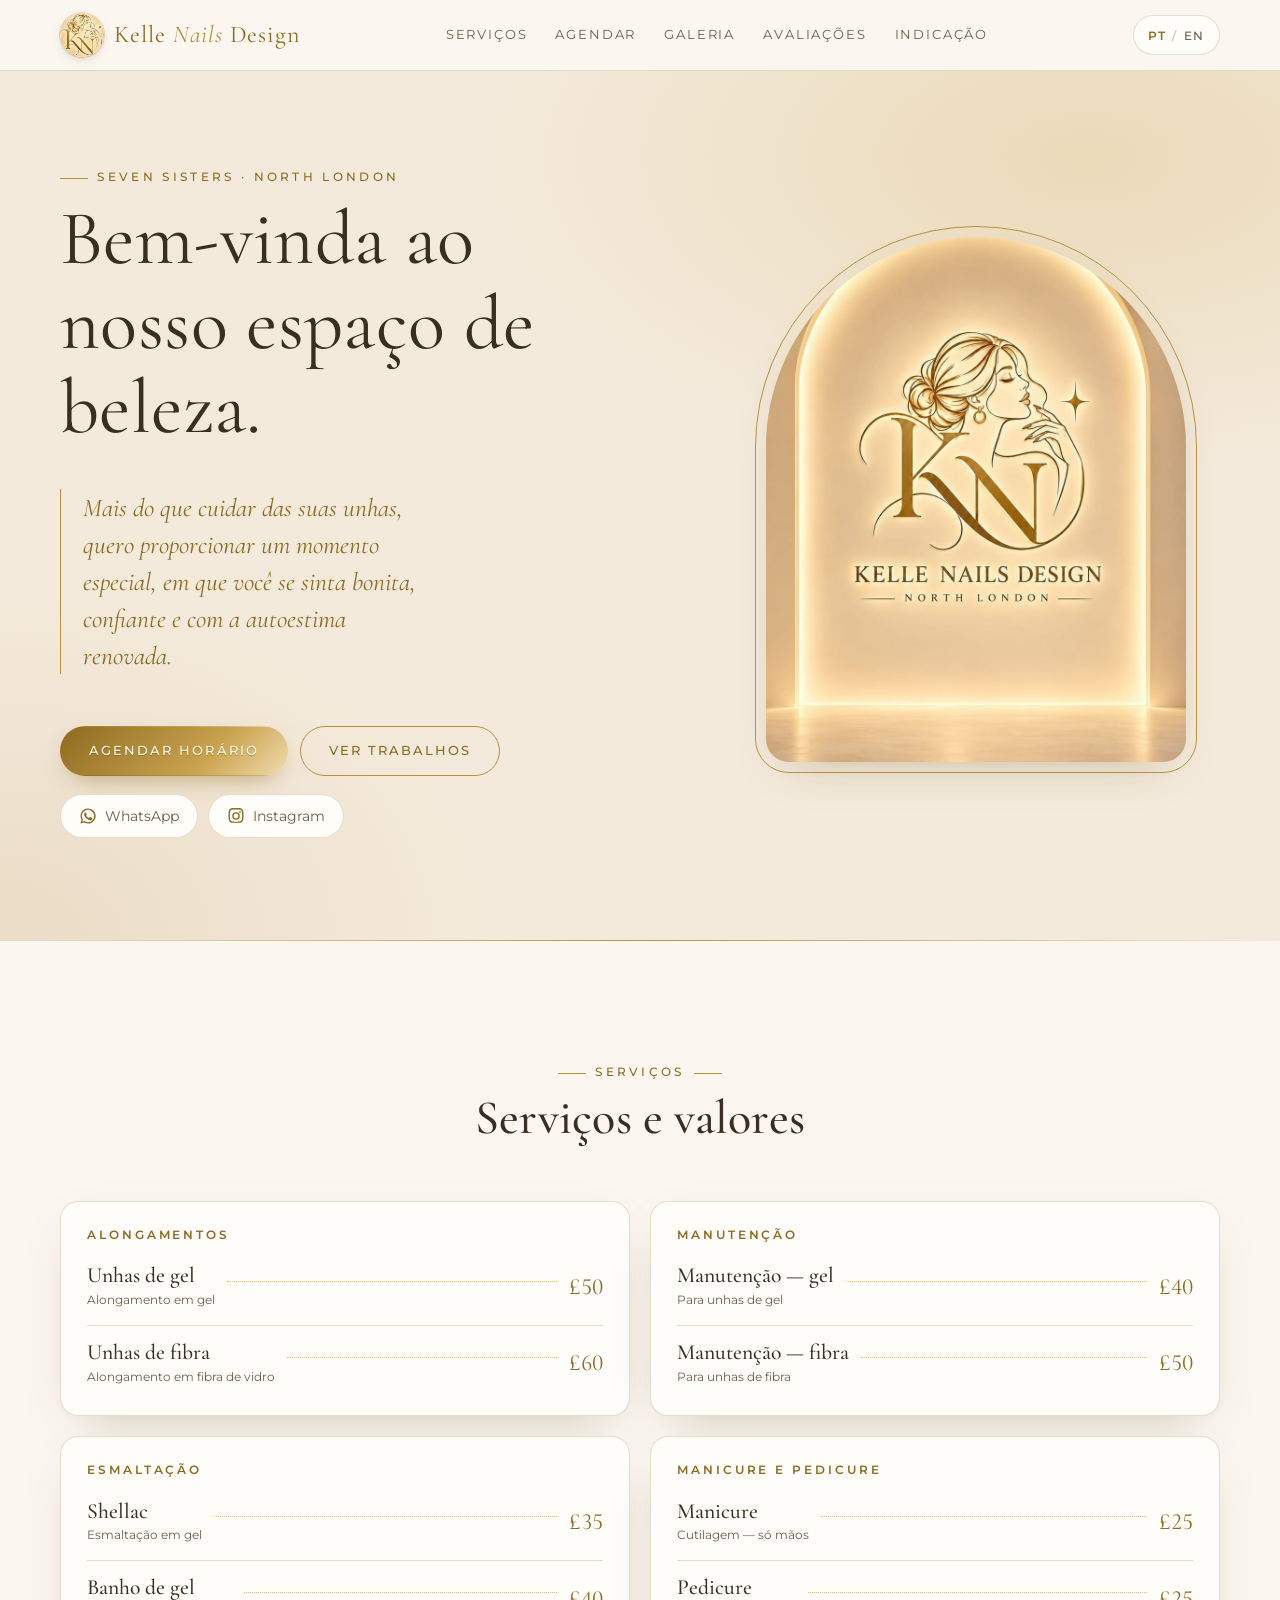
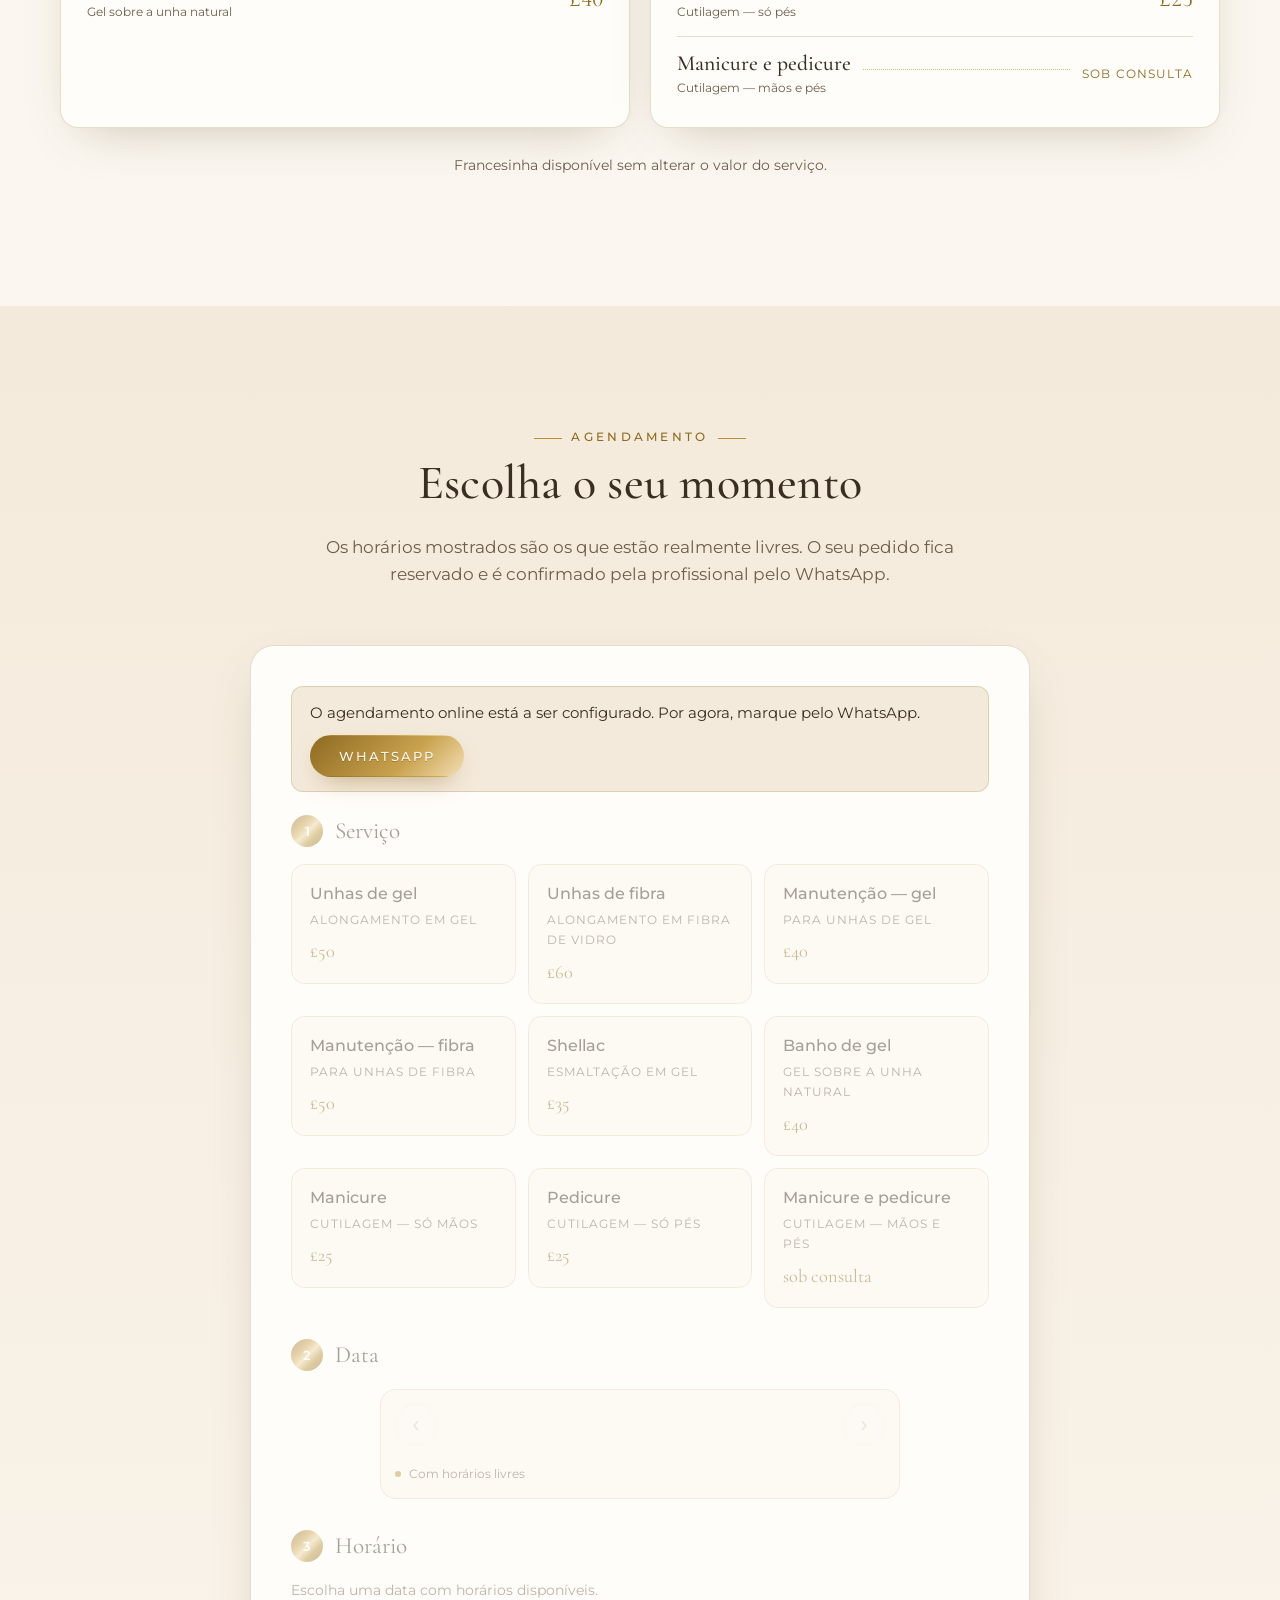
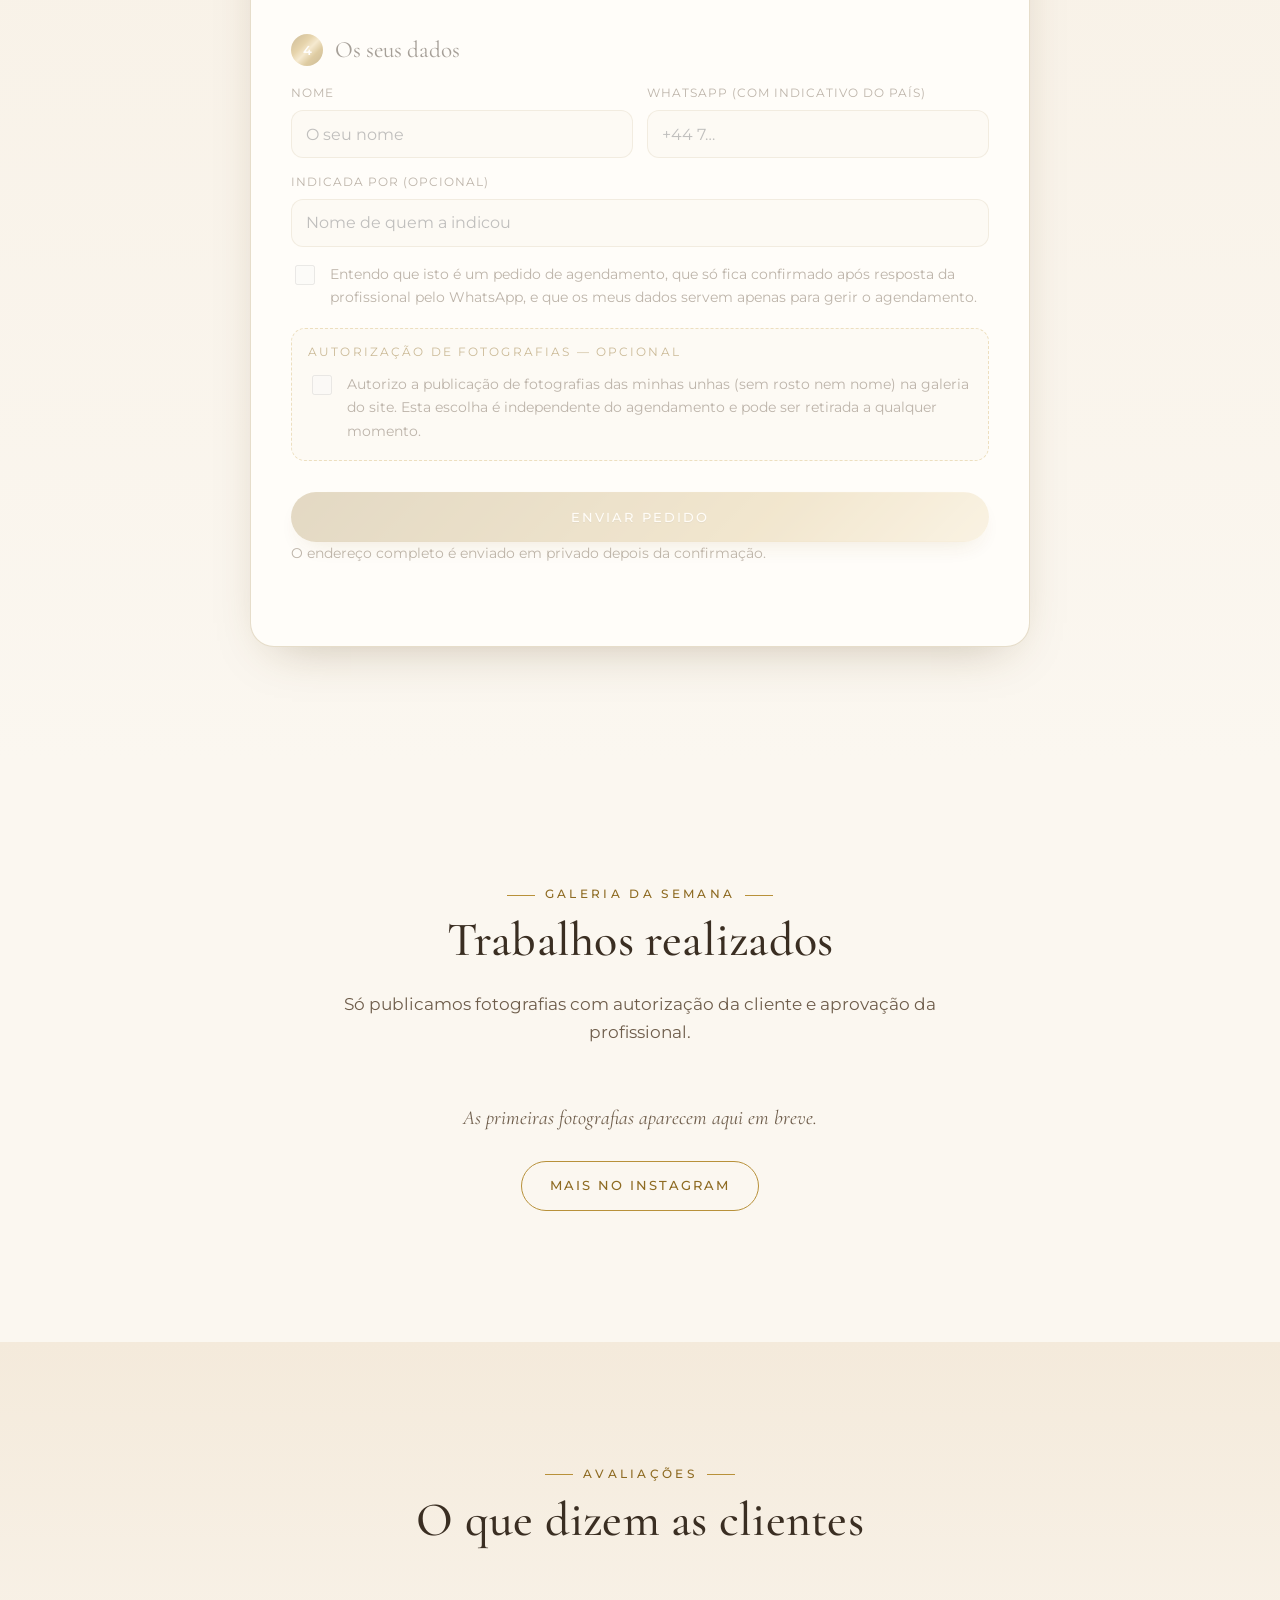
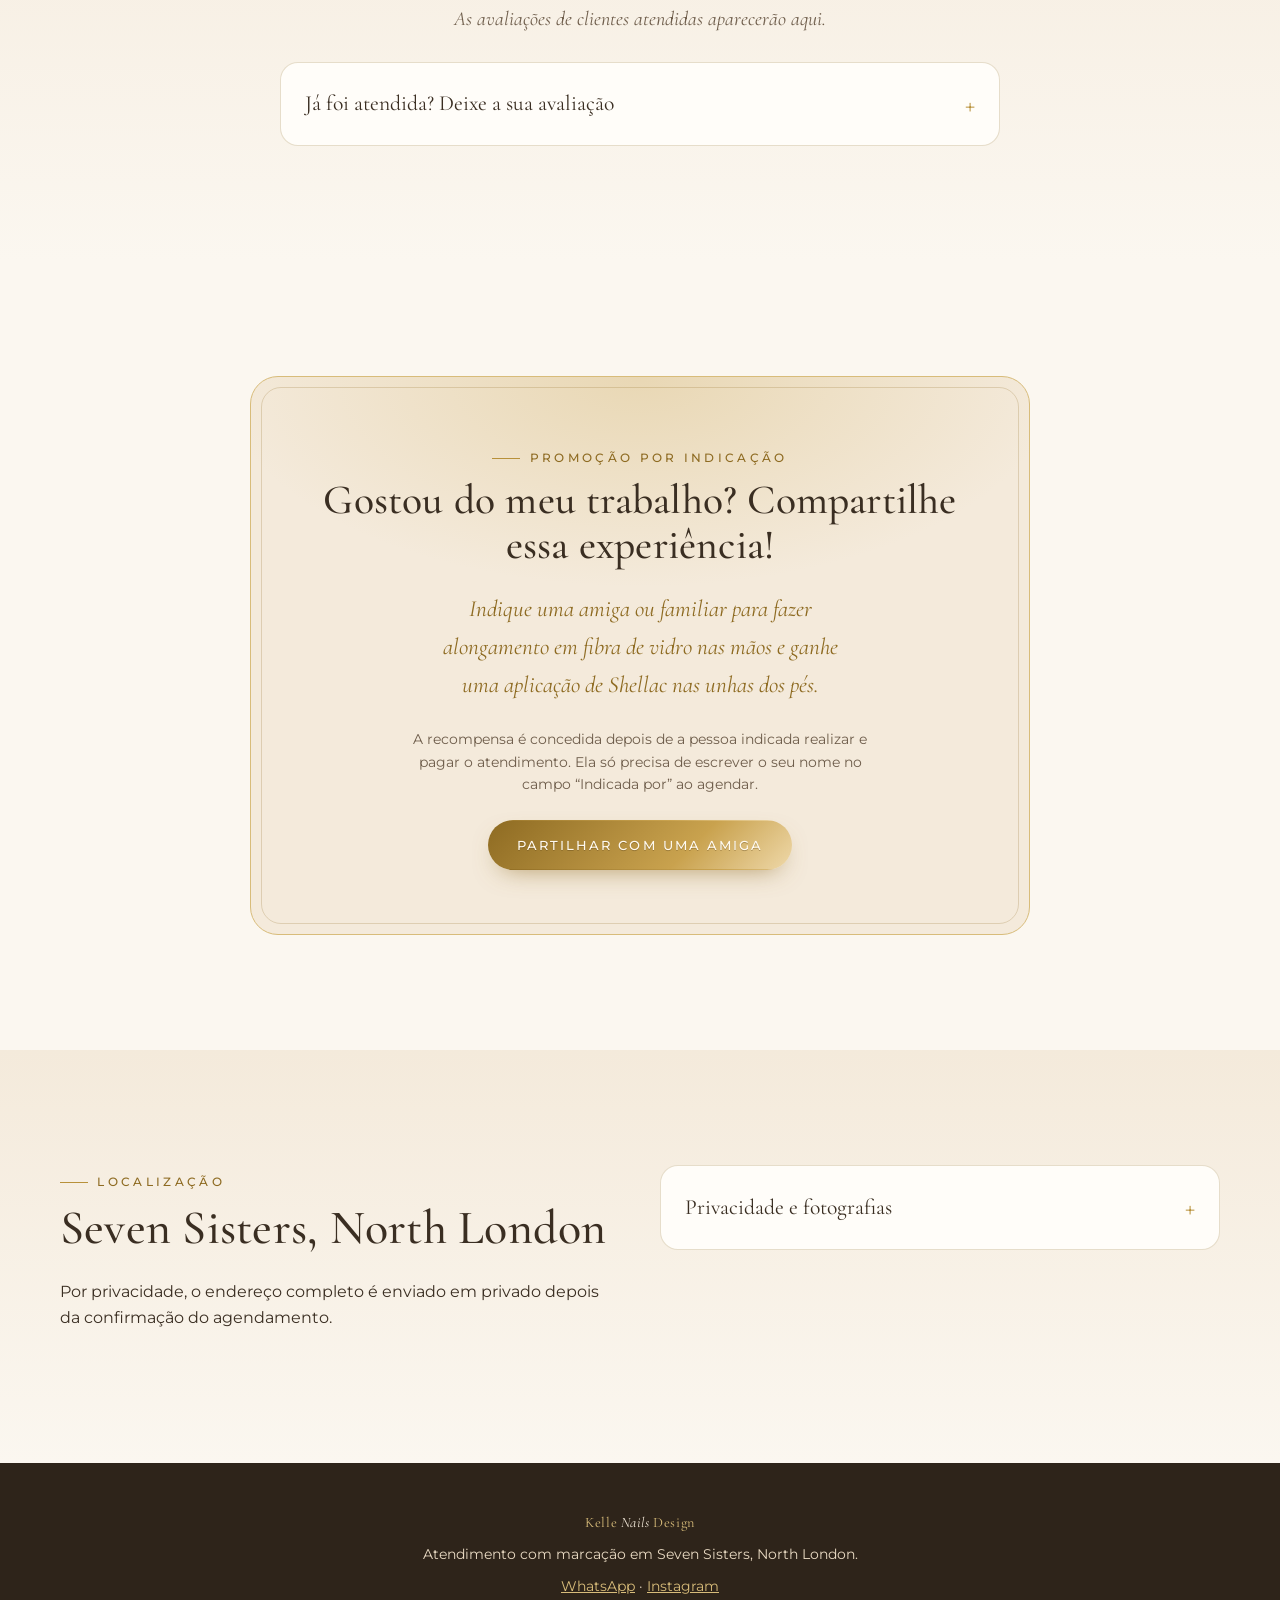
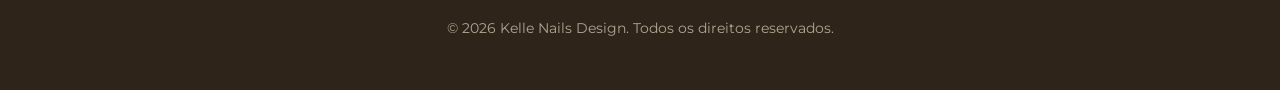
==== commit c978d578: "Add files via upload" ====
--- a/index.html
+++ b/index.html
@@ -1,38 +1,479 @@
 <!doctype html>
-<html lang="pt-BR">
+<html lang="pt-BR" class="no-js">
 <head>
   <meta charset="utf-8">
+  <script>document.documentElement.className = "js";</script>
   <meta name="viewport" content="width=device-width, initial-scale=1, viewport-fit=cover">
   <title data-i18n="meta.title">Kelle Nails Design · Seven Sisters, North London</title>
-  <meta name="description" data-i18n-attr="content:meta.desc" content="Kelle Nails Design — alongamento em fibra de vidro e Shellac em Seven Sisters, North London.">
+  <meta name="description" data-i18n-attr="content:meta.desc" content="Kelle Nails Design — unhas de gel, fibra, Shellac, manicure e pedicure em Seven Sisters, North London.">
   <meta name="theme-color" content="#F4EADB">
   <meta property="og:title" content="Kelle Nails Design">
   <meta property="og:description" content="Seven Sisters, North London">
-  <meta property="og:image" content="assets/kn-dourada.jpg">
-  <link rel="icon" href="assets/logo-kn.png">
+  <meta property="og:image" content="https://knnails.github.io/kn-dourada.jpg">
+  <link rel="icon" href="[data-uri]">
+  <link rel="apple-touch-icon" href="[data-uri]">
   <link rel="preconnect" href="https://fonts.googleapis.com">
   <link rel="preconnect" href="https://fonts.gstatic.com" crossorigin>
   <link href="https://fonts.googleapis.com/css2?family=Cormorant+Garamond:ital,wght@0,400;0,500;0,600;1,400;1,500&family=Montserrat:wght@300;400;500;600&display=swap" rel="stylesheet">
-  <link rel="stylesheet" href="styles.css">
+  <style>
+:root { --kn-img: url("[data-uri]"); }
+/* Kelle Nails Design — champanhe, dourado e bege */
+:root {
+  --ivory: #FBF7F0;
+  --champagne: #F4EADB;
+  --beige: #E9DAC3;
+  --sand: #D9C3A1;
+  --gold: #B8913A;
+  --gold-deep: #8E6B22;
+  --gold-soft: #D8BC7A;
+  --ink: #3A2E22;
+  --ink-soft: #6E5D4B;
+  --line: rgba(142, 107, 34, .22);
+  --white: #FFFDF9;
+  --danger: #A23E2C;
+  --ok: #4E6B3A;
+  --shadow: 0 18px 50px -24px rgba(90, 64, 20, .35);
+  --radius: 18px;
+  --serif: 'Cormorant Garamond', 'Times New Roman', serif;
+  --sans: 'Montserrat', system-ui, -apple-system, 'Segoe UI', sans-serif;
+  --gold-grad: linear-gradient(135deg, #8E6B22 0%, #C9A24E 35%, #EBD3A0 52%, #B8913A 70%, #8E6B22 100%);
+}
+*, *::before, *::after { box-sizing: border-box; }
+html { scroll-behavior: smooth; scroll-padding-top: 84px; -webkit-text-size-adjust: 100%; }
+body {
+  margin: 0; background: var(--ivory); color: var(--ink);
+  font: 400 16px/1.65 var(--sans); overflow-x: hidden;
+  padding-bottom: 76px;
+}
+@media (min-width: 900px) { body { padding-bottom: 0; } }
+img { max-width: 100%; display: block; }
+a { color: inherit; }
+h1, h2, h3 { font-family: var(--serif); font-weight: 500; line-height: 1.1; margin: 0 0 .5em; letter-spacing: .005em; }
+h2 { font-size: clamp(2rem, 4.6vw, 3rem); }
+h3 { font-size: 1.6rem; }
+p { margin: 0 0 1em; }
+[hidden] { display: none !important; }
+.sr, .skip:not(:focus) { position: absolute; width: 1px; height: 1px; overflow: hidden; clip: rect(0 0 0 0); }
+.skip:focus { position: fixed; top: 8px; left: 8px; z-index: 99; background: var(--white); padding: 8px 14px; border-radius: 8px; }
+.wrap { width: min(1160px, 100% - 32px); margin-inline: auto; }
+.narrow { width: min(780px, 100% - 32px); }
+.center { text-align: center; }
+.eyebrow {
+  font: 500 .74rem/1 var(--sans); letter-spacing: .28em; text-transform: uppercase; color: var(--gold-deep);
+  display: inline-flex; align-items: center; gap: .8em; margin-bottom: 1.1em;
+}
+.eyebrow::before { content: ''; width: 28px; height: 1px; background: var(--gold); }
+.lead { color: var(--ink-soft); font-size: 1.04rem; max-width: 60ch; }
+.note { color: var(--ink-soft); font-size: .86rem; }
+.small { font-size: .8rem; }
+:focus-visible { outline: 2px solid var(--gold); outline-offset: 3px; }
+
+.demo-banner {
+  position: relative; z-index: 60; background: var(--ink); color: var(--champagne);
+  text-align: center; font-size: .82rem; padding: 8px 16px; letter-spacing: .02em;
+}
+
+/* ---------- Header ---------- */
+.site-header {
+  position: sticky; top: env(safe-area-inset-top, 0px); z-index: 50;
+  background: rgba(251, 247, 240, .86); backdrop-filter: saturate(140%) blur(12px);
+  border-bottom: 1px solid var(--line);
+}
+.header-inner { display: flex; align-items: center; justify-content: space-between; gap: 16px; height: 70px; }
+.brand { display: flex; align-items: center; text-decoration: none; }
+.brand-logo { height: 50px; width: auto; }
+.brand-text, .footer-brand { font-family: var(--serif); font-size: 1.5rem; letter-spacing: .04em; color: var(--gold-deep); }
+.brand-text em, .footer-brand em { font-style: italic; color: var(--gold); }
+.nav { display: flex; gap: 28px; }
+.nav a { text-decoration: none; font-size: .82rem; letter-spacing: .14em; text-transform: uppercase; color: var(--ink-soft); position: relative; padding: 6px 0; }
+.nav a::after { content: ''; position: absolute; left: 0; right: 100%; bottom: 0; height: 1px; background: var(--gold); transition: right .3s; }
+.nav a:hover::after { right: 0; }
+.nav a:hover { color: var(--ink); }
+.header-actions { display: flex; align-items: center; gap: 10px; }
+.lang-btn {
+  border: 1px solid var(--line); background: var(--white); border-radius: 999px; padding: 8px 14px; cursor: pointer;
+  font: 500 .78rem var(--sans); letter-spacing: .12em; color: var(--ink-soft); min-height: 40px;
+}
+.lang-opt.on { color: var(--gold-deep); font-weight: 600; }
+.lang-sep { margin: 0 6px; opacity: .4; }
+.menu-btn { display: none; width: 44px; height: 44px; border: 0; background: none; cursor: pointer; position: relative; }
+.menu-btn span:not(.sr) { position: absolute; left: 11px; right: 11px; height: 1.5px; background: var(--ink); transition: transform .3s; }
+.menu-btn span:nth-child(1) { top: 17px; } .menu-btn span:nth-child(2) { top: 26px; }
+.menu-btn[aria-expanded="true"] span:nth-child(1) { transform: translateY(4.5px) rotate(45deg); }
+.menu-btn[aria-expanded="true"] span:nth-child(2) { transform: translateY(-4.5px) rotate(-45deg); }
+@media (max-width: 899px) {
+  .menu-btn { display: block; }
+  .nav {
+    position: absolute; top: 70px; left: 0; right: 0; flex-direction: column; gap: 0;
+    background: var(--ivory); border-bottom: 1px solid var(--line); padding: 8px 16px 18px;
+    transform: translateY(-8px); opacity: 0; pointer-events: none; transition: .25s;
+  }
+  .nav.open { transform: none; opacity: 1; pointer-events: auto; }
+  .nav a { padding: 14px 4px; border-bottom: 1px solid var(--line); }
+}
+
+/* ---------- Buttons ---------- */
+.btn {
+  display: inline-flex; align-items: center; justify-content: center; gap: 8px; min-height: 50px; padding: 0 28px;
+  border-radius: 999px; font: 500 .8rem var(--sans); letter-spacing: .16em; text-transform: uppercase; text-decoration: none;
+  cursor: pointer; border: 1px solid transparent; transition: transform .2s, box-shadow .2s, background .2s; white-space: nowrap;
+}
+.btn:active { transform: translateY(1px); }
+.btn-gold { background: var(--gold-grad); background-size: 200% 100%; color: #fffaf0; box-shadow: 0 10px 26px -12px rgba(142, 107, 34, .7); text-shadow: 0 1px 0 rgba(90, 64, 20, .35); }
+.btn-gold:hover { background-position: 100% 0; box-shadow: 0 14px 30px -12px rgba(142, 107, 34, .8); }
+.btn-gold:disabled { opacity: .55; cursor: wait; }
+.btn-line { border-color: var(--gold); color: var(--gold-deep); background: transparent; }
+.btn-line:hover { background: var(--champagne); }
+.btn-block { width: 100%; }
+.link-gold { background: none; border: 0; padding: 0; font: 500 .78rem var(--sans); letter-spacing: .16em; text-transform: uppercase; color: var(--gold-deep); text-decoration: none; border-bottom: 1px solid var(--gold); cursor: pointer; }
+.chip {
+  display: inline-flex; align-items: center; gap: 8px; padding: 10px 18px; border-radius: 999px; min-height: 44px;
+  border: 1px solid var(--line); background: var(--white); text-decoration: none; font-size: .86rem; color: var(--ink-soft);
+}
+.chip svg { width: 18px; height: 18px; fill: var(--gold-deep); }
+.chip:hover { border-color: var(--gold); color: var(--ink); }
+
+/* ---------- Hero ---------- */
+.hero {
+  position: relative; overflow: hidden; padding: clamp(40px, 7vw, 96px) 0 clamp(56px, 8vw, 110px);
+  background:
+    radial-gradient(1000px 520px at 85% 10%, rgba(216, 188, 122, .35), transparent 60%),
+    radial-gradient(700px 500px at 0% 100%, rgba(233, 218, 195, .9), transparent 70%),
+    var(--champagne);
+}
+.hero::after { content: ''; position: absolute; inset: auto 0 0; height: 1px; background: linear-gradient(90deg, transparent, var(--gold), transparent); }
+.hero-grid { display: grid; grid-template-columns: 1.1fr .9fr; gap: clamp(32px, 6vw, 80px); align-items: center; }
+.hero-title { font-size: clamp(2.6rem, 6.6vw, 4.8rem); font-weight: 400; color: var(--ink); }
+.hero-quote {
+  font-family: var(--serif); font-style: italic; font-size: clamp(1.25rem, 2.4vw, 1.6rem); line-height: 1.45;
+  color: var(--gold-deep); max-width: 34ch; min-height: 4.4em; border-left: 1px solid var(--gold); padding-left: 22px; margin: 1.4em 0 2em;
+}
+.hero-quote .w { display: inline-block; opacity: 0; transform: translateY(8px); filter: blur(4px); animation: wordIn .9s cubic-bezier(.2,.7,.2,1) forwards; }
+@keyframes wordIn { to { opacity: 1; transform: none; filter: none; } }
+.hero-ctas { display: flex; flex-wrap: wrap; gap: 12px; margin-bottom: 18px; }
+.hero-social { display: flex; flex-wrap: wrap; gap: 10px; }
+.hero-portrait { position: relative; margin: 0; justify-self: center; width: min(420px, 100%); }
+.portrait-arch {
+  aspect-ratio: 4 / 5; border-radius: 220px 220px 24px 24px; overflow: hidden; position: relative;
+  background: linear-gradient(160deg, var(--beige), var(--sand)); box-shadow: var(--shadow);
+  outline: 1px solid var(--gold); outline-offset: 10px;
+}
+.portrait-img { width: 100%; height: 100%; object-fit: cover; }
+.portrait-empty { position: absolute; inset: 0; display: grid; place-content: center; gap: 14px; text-align: center; padding: 30px; color: var(--ink-soft); font-size: .86rem; letter-spacing: .04em; }
+.pe-mark { font-family: var(--serif); font-size: 5.5rem; line-height: 1; background: var(--gold-grad); -webkit-background-clip: text; background-clip: text; color: transparent; letter-spacing: .06em; }
+.gold-emblem { position: absolute; width: 38%; right: -10%; bottom: 12%; filter: drop-shadow(0 12px 24px rgba(90, 64, 20, .3)); animation: float 7s ease-in-out infinite; }
+@keyframes float { 50% { transform: translateY(-10px); } }
+.portrait-tag {
+  position: absolute; left: -6%; bottom: 8%; background: var(--white); border: 1px solid var(--line); border-radius: 999px;
+  padding: 10px 20px; font: 500 .74rem var(--sans); letter-spacing: .22em; text-transform: uppercase; color: var(--gold-deep); box-shadow: var(--shadow);
+}
+@media (max-width: 899px) {
+  .hero-grid { grid-template-columns: 1fr; }
+  .hero-portrait { order: -1; width: min(300px, 78%); }
+  .portrait-tag { left: 50%; transform: translateX(-50%); bottom: -18px; white-space: nowrap; }
+  .gold-emblem { right: -14%; width: 34%; }
+}
+
+/* ---------- Sections ---------- */
+.section { padding: clamp(64px, 9vw, 120px) 0; }
+.section-tint { background: linear-gradient(180deg, var(--champagne), var(--ivory)); }
+.section-head { text-align: center; margin-bottom: clamp(32px, 5vw, 56px); }
+.section-head .eyebrow::after { content: ''; width: 28px; height: 1px; background: var(--gold); }
+.section-head .lead { margin-inline: auto; }
+
+.services { display: grid; grid-template-columns: repeat(3, 1fr); gap: 20px; }
+@media (max-width: 980px) { .services { grid-template-columns: repeat(2, 1fr); } }
+@media (max-width: 600px) { .services { grid-template-columns: 1fr; } }
+.service-card {
+  position: relative; background: var(--white); border: 1px solid var(--line); border-radius: var(--radius);
+  padding: 34px 30px 30px; box-shadow: var(--shadow); overflow: hidden; display: flex; flex-direction: column;
+}
+.service-card::before { content: ''; position: absolute; inset: 0 0 auto; height: 3px; background: var(--gold-grad); }
+.service-num { font-family: var(--serif); font-size: 3rem; color: var(--gold-soft); line-height: 1; display: block; margin-bottom: 14px; }
+.service-sub { font-size: .76rem; letter-spacing: .22em; text-transform: uppercase; color: var(--gold-deep); }
+.service-card p:not(.service-sub) { color: var(--ink-soft); flex: 1; }
+.service-card .link-gold { align-self: flex-start; }
+.services + .note { margin-top: 26px; }
+
+/* ---------- Booking ---------- */
+.booking { background: var(--white); border: 1px solid var(--line); border-radius: 24px; padding: clamp(20px, 4vw, 40px); box-shadow: var(--shadow); }
+.booking-status:empty { display: none; }
+.booking-status { background: var(--champagne); border: 1px solid var(--line); border-radius: 12px; padding: 14px 18px; margin-bottom: 20px; font-size: .92rem; }
+.booking-status .btn { margin-top: 10px; min-height: 42px; }
+.step { border: 0; padding: 0; margin: 0 0 28px; transition: opacity .3s; }
+.step:disabled { opacity: .45; }
+.step legend { display: flex; align-items: center; gap: 12px; font-family: var(--serif); font-size: 1.45rem; margin-bottom: 14px; padding: 0; }
+.step-n { width: 32px; height: 32px; border-radius: 50%; display: grid; place-items: center; font: 600 .8rem var(--sans); color: #fff; background: var(--gold-grad); }
+.svc-options { display: grid; grid-template-columns: 1fr 1fr; gap: 12px; }
+@media (max-width: 560px) { .svc-options { grid-template-columns: 1fr; } }
+.svc-opt { position: relative; cursor: pointer; }
+.svc-opt input { position: absolute; opacity: 0; }
+.svc-opt > span { display: flex; flex-direction: column; gap: 2px; border: 1px solid var(--line); border-radius: 14px; padding: 16px 18px; transition: .2s; background: var(--ivory); }
+.svc-opt strong { font-weight: 500; }
+.svc-opt small { color: var(--ink-soft); font-size: .78rem; letter-spacing: .08em; text-transform: uppercase; }
+.svc-opt input:checked + span { border-color: var(--gold); background: var(--champagne); box-shadow: inset 0 0 0 1px var(--gold); }
+.svc-opt input:focus-visible + span { outline: 2px solid var(--gold); outline-offset: 2px; }
+
+.cal { max-width: 520px; margin-inline: auto; border: 1px solid var(--line); border-radius: 16px; padding: 14px; background: var(--ivory); }
+.cal-head { display: flex; align-items: center; justify-content: space-between; margin-bottom: 8px; }
+.cal-title { margin: 0; font-family: var(--serif); font-size: 1.3rem; }
+.cal-nav { width: 42px; height: 42px; border-radius: 50%; border: 1px solid var(--line); background: var(--white); font-size: 1.4rem; color: var(--gold-deep); cursor: pointer; }
+.cal-nav:disabled { opacity: .3; cursor: default; }
+.cal-grid { display: grid; grid-template-columns: repeat(7, 1fr); gap: 4px; }
+.cal-dow { text-align: center; font-size: .68rem; letter-spacing: .1em; text-transform: uppercase; color: var(--ink-soft); padding: 6px 0; }
+.cal-day {
+  height: clamp(42px, 9vw, 52px); border-radius: 12px; border: 1px solid transparent; background: none; font: 500 .92rem var(--sans);
+  color: rgba(58, 46, 34, .3); position: relative; cursor: default;
+}
+.cal-day.avail { color: var(--ink); background: var(--white); border-color: var(--line); cursor: pointer; }
+.cal-day.avail::after { content: ''; position: absolute; left: 50%; bottom: 6px; width: 5px; height: 5px; margin-left: -2.5px; border-radius: 50%; background: var(--gold); }
+.cal-day.avail:hover { border-color: var(--gold); }
+.cal-day.sel { background: var(--gold-grad); color: #fff; border-color: transparent; }
+.cal-day.sel::after { background: #fff; }
+.cal-day.today { text-decoration: underline; text-underline-offset: 3px; }
+.cal-legend { display: flex; align-items: center; gap: 8px; font-size: .78rem; color: var(--ink-soft); margin: 10px 0 0; }
+.cal-legend .dot { width: 6px; height: 6px; border-radius: 50%; background: var(--gold); }
+.times { display: flex; flex-wrap: wrap; gap: 10px; }
+.time {
+  min-width: 88px; min-height: 46px; border-radius: 999px; border: 1px solid var(--line); background: var(--ivory);
+  font: 500 .95rem var(--sans); color: var(--ink); cursor: pointer; transition: .2s;
+}
+.time:hover { border-color: var(--gold); }
+.time[aria-pressed="true"] { background: var(--gold-grad); color: #fff; border-color: transparent; }
+.hint { color: var(--ink-soft); font-size: .9rem; margin: 0; }
+
+.fields { display: grid; grid-template-columns: 1fr 1fr; gap: 14px; margin-bottom: 16px; }
+@media (max-width: 560px) { .fields { grid-template-columns: 1fr; } }
+.field { display: flex; flex-direction: column; gap: 6px; font-size: .78rem; letter-spacing: .08em; text-transform: uppercase; color: var(--ink-soft); }
+.field-full { grid-column: 1 / -1; }
+.field input, .field textarea {
+  font: 400 1rem var(--sans); text-transform: none; letter-spacing: 0; color: var(--ink);
+  border: 1px solid var(--line); background: var(--ivory); border-radius: 12px; padding: 13px 14px; min-height: 48px; width: 100%;
+}
+.field input:focus, .field textarea:focus { outline: none; border-color: var(--gold); box-shadow: 0 0 0 3px rgba(184, 145, 58, .18); background: var(--white); }
+.field input[aria-invalid="true"] { border-color: var(--danger); }
+.hp { position: absolute; left: -9999px; }
+.check { display: flex; gap: 12px; align-items: flex-start; font-size: .9rem; color: var(--ink-soft); margin: 0 0 14px; cursor: pointer; }
+.check input { width: 20px; height: 20px; margin-top: 2px; accent-color: var(--gold); flex-shrink: 0; }
+.consent-box { border: 1px dashed var(--gold-soft); border-radius: 14px; padding: 14px 16px 2px; margin: 18px 0; background: var(--ivory); }
+.consent-title { font-size: .74rem; letter-spacing: .18em; text-transform: uppercase; color: var(--gold-deep); margin-bottom: 10px; }
+.summary { background: var(--champagne); border-radius: 14px; padding: 14px 18px; margin-bottom: 16px; }
+.summary-label { font-size: .72rem; letter-spacing: .2em; text-transform: uppercase; color: var(--gold-deep); margin-bottom: 4px; }
+.summary-text { margin: 0; font-family: var(--serif); font-size: 1.2rem; }
+.form-error, .form-msg { color: var(--danger); font-size: .9rem; min-height: 1px; margin: 0 0 12px; }
+.form-msg.ok { color: var(--ok); }
+
+.result { text-align: center; }
+.result:focus { outline: none; }
+.result-icon { font-size: 2rem; background: var(--gold-grad); -webkit-background-clip: text; background-clip: text; color: transparent; }
+.result h3 { font-size: 1.9rem; }
+.demo-note { background: var(--ink); color: var(--champagne); border-radius: 10px; padding: 10px 14px; font-size: .86rem; }
+.code-box { display: inline-flex; flex-direction: column; gap: 2px; border: 1px solid var(--gold); border-radius: 14px; padding: 12px 26px; margin: 6px 0 8px; font-size: .74rem; letter-spacing: .2em; text-transform: uppercase; color: var(--ink-soft); }
+.code-box strong { font: 600 1.4rem var(--sans); letter-spacing: .12em; color: var(--gold-deep); }
+.result .btn-block { margin: 10px 0 18px; }
+.manual { text-align: left; border: 1px solid var(--line); border-radius: 14px; padding: 16px; margin: 12px 0 18px; background: var(--ivory); }
+.manual-title { font-family: var(--serif); font-size: 1.3rem; margin-bottom: 4px; }
+.msg { white-space: pre-wrap; font: .86rem/1.55 var(--sans); background: var(--white); border: 1px solid var(--line); border-radius: 10px; padding: 12px; margin: 0 0 12px; }
+.manual-actions { display: flex; flex-wrap: wrap; gap: 10px; }
+.manual-actions .btn { flex: 1 1 180px; }
+
+/* ---------- Gallery ---------- */
+.gallery { display: grid; grid-template-columns: repeat(auto-fill, minmax(220px, 1fr)); gap: 14px; margin-bottom: 30px; }
+.gallery:empty { display: none; }
+.g-item { margin: 0; position: relative; border-radius: 16px; overflow: hidden; aspect-ratio: 1; background: var(--beige); box-shadow: var(--shadow); }
+.g-item img { width: 100%; height: 100%; object-fit: cover; transition: transform .6s; }
+.g-item:hover img { transform: scale(1.04); }
+.g-item figcaption { position: absolute; inset: auto 0 0; padding: 26px 14px 12px; color: #fff; font-size: .84rem; background: linear-gradient(transparent, rgba(40, 28, 14, .7)); }
+.g-badge { position: absolute; top: 10px; left: 10px; background: var(--white); color: var(--gold-deep); font-size: .66rem; letter-spacing: .16em; text-transform: uppercase; padding: 5px 10px; border-radius: 999px; }
+.empty { text-align: center; color: var(--ink-soft); font-style: italic; font-family: var(--serif); font-size: 1.25rem; margin-bottom: 26px; }
+
+/* ---------- Reviews ---------- */
+.reviews { display: grid; grid-template-columns: repeat(auto-fill, minmax(280px, 1fr)); gap: 18px; margin-bottom: 30px; }
+.reviews:empty { display: none; }
+.review { background: var(--white); border: 1px solid var(--line); border-radius: var(--radius); padding: 26px; margin: 0; }
+.review-stars { color: var(--gold); letter-spacing: .15em; margin-bottom: 10px; }
+.review blockquote { margin: 0 0 14px; font-family: var(--serif); font-size: 1.2rem; line-height: 1.45; }
+.review figcaption { font-size: .72rem; letter-spacing: .18em; text-transform: uppercase; color: var(--ink-soft); }
+.panel { background: var(--white); border: 1px solid var(--line); border-radius: var(--radius); max-width: 720px; margin: 0 auto; }
+.panel summary { cursor: pointer; padding: 20px 24px; font-family: var(--serif); font-size: 1.35rem; list-style: none; display: flex; justify-content: space-between; align-items: center; gap: 12px; }
+.panel summary::-webkit-details-marker { display: none; }
+.panel summary::after { content: '+'; color: var(--gold); font-size: 1.6rem; transition: transform .3s; }
+.panel[open] summary::after { transform: rotate(45deg); }
+.panel-body { padding: 0 24px 24px; }
+.stars { border: 0; padding: 0; margin: 0 0 14px; display: flex; flex-direction: row-reverse; justify-content: flex-end; gap: 4px; }
+.stars legend { font-size: .78rem; letter-spacing: .08em; text-transform: uppercase; color: var(--ink-soft); margin-bottom: 6px; width: 100%; }
+.stars input { position: absolute; opacity: 0; }
+.stars label { font-size: 2rem; color: var(--beige); cursor: pointer; line-height: 1; padding: 2px; }
+.stars input:checked ~ label, .stars label:hover, .stars label:hover ~ label { color: var(--gold); }
+.stars input:focus-visible + label { outline: 2px solid var(--gold); border-radius: 6px; }
+
+/* ---------- Referral ---------- */
+.referral {
+  position: relative; text-align: center; padding: clamp(36px, 6vw, 64px) clamp(22px, 5vw, 60px); border-radius: 28px;
+  background: radial-gradient(600px 300px at 50% 0%, rgba(216, 188, 122, .4), transparent 70%), var(--champagne);
+  border: 1px solid var(--gold-soft); overflow: hidden;
+}
+.referral::before { content: ''; position: absolute; inset: 10px; border: 1px solid var(--line); border-radius: 20px; pointer-events: none; }
+.referral-emblem { width: 96px; margin: 0 auto 16px; }
+.referral h2 { font-size: clamp(1.8rem, 4vw, 2.6rem); }
+.referral-text { font-family: var(--serif); font-size: clamp(1.2rem, 2.4vw, 1.45rem); color: var(--gold-deep); font-style: italic; max-width: 40ch; margin: 0 auto 1em; }
+.referral .note { max-width: 52ch; margin: 0 auto 24px; }
+
+/* ---------- Location ---------- */
+.two-col { display: grid; grid-template-columns: 1fr 1fr; gap: 40px; align-items: start; }
+@media (max-width: 800px) { .two-col { grid-template-columns: 1fr; } }
+.two-col .panel { margin: 0; }
+
+/* ---------- Footer ---------- */
+.site-footer { background: #2E241A; color: var(--beige); padding: 48px 0 40px; text-align: center; }
+.footer-brand { font-size: 1.9rem; color: var(--gold-soft); }
+.footer-brand em { color: var(--champagne); }
+.site-footer p { margin-bottom: .6em; font-size: .9rem; }
+.footer-links a { color: var(--gold-soft); }
+.site-footer .small { opacity: .7; margin-top: 18px; }
+
+/* ---------- Mobile sticky bar ---------- */
+.sticky-bar {
+  position: fixed; inset: auto 0 0; z-index: 40; display: flex; gap: 10px; padding: 10px 16px calc(10px + env(safe-area-inset-bottom));
+  background: rgba(251, 247, 240, .94); backdrop-filter: blur(10px); border-top: 1px solid var(--line);
+}
+.sticky-bar .btn { flex: 1; min-height: 48px; padding: 0 12px; }
+@media (min-width: 900px) { .sticky-bar { display: none; } }
+
+/* ---------- Reveal ---------- */
+.reveal { opacity: 0; transform: translateY(18px); transition: opacity .8s, transform .8s; }
+.reveal.in { opacity: 1; transform: none; }
+@media (prefers-reduced-motion: reduce) {
+  *, *::before, *::after { animation: none !important; transition: none !important; scroll-behavior: auto !important; }
+  .hero-quote .w, .reveal { opacity: 1; transform: none; filter: none; }
+}
+
+/* ---------- Abertura: luz da marca a acender ----------
+   Três proteções para nunca bloquear o site:
+   1) sem JavaScript (.no-js) a abertura não aparece;
+   2) a própria CSS esconde-a aos 6,5 s (introFailsafe), mesmo que o JS falhe;
+   3) um script mínimo e independente remove-a aos 7 s. */
+.intro {
+  position: fixed; inset: 0; z-index: 100; overflow: hidden; cursor: pointer;
+  background: #120C06;
+  transition: opacity .9s ease, visibility .9s;
+  animation: introFailsafe .9s ease 6.5s forwards;
+}
+.no-js .intro { display: none; }
+.intro.out { opacity: 0; visibility: hidden; pointer-events: none; }
+@keyframes introFailsafe { to { opacity: 0; visibility: hidden; pointer-events: none; } }
+.intro-bg, .intro-img { background-image: var(--kn-img); background-repeat: no-repeat; }
+.intro-bg {
+  position: absolute; inset: -80px; filter: blur(40px) brightness(.14) saturate(.5);
+  background-size: cover; background-position: 50% 42%;
+  animation: lightOnBg 2.4s linear .2s forwards;
+}
+.intro-img {
+  position: absolute; inset: 0; background-size: cover; background-position: 50% 42%;
+  filter: brightness(.14) saturate(.5) contrast(1.15);
+  animation: lightOn 2.4s linear .2s forwards;
+}
+@media (min-aspect-ratio: 4/5) {
+  .intro-img {
+    background-size: contain;
+    -webkit-mask-image: linear-gradient(90deg, transparent, #000 22%, #000 78%, transparent);
+    mask-image: linear-gradient(90deg, transparent, #000 22%, #000 78%, transparent);
+  }
+}
+.intro-glow {
+  position: absolute; inset: 0; pointer-events: none; opacity: 0; mix-blend-mode: screen;
+  background:
+    radial-gradient(38% 48% at 50% 46%, rgba(255, 238, 196, .55), transparent 70%),
+    radial-gradient(60% 70% at 50% 50%, rgba(255, 214, 140, .22), transparent 75%);
+  animation: glowOn 2.4s linear .2s forwards, glowBreath 4s ease-in-out 2.8s infinite;
+}
+@keyframes lightOn {
+  0%, 30% { filter: brightness(.14) saturate(.5) contrast(1.15); }
+  34%     { filter: brightness(.62) saturate(.8) contrast(1.05); }
+  38%     { filter: brightness(.22) saturate(.6) contrast(1.1); }
+  45%     { filter: brightness(.85) saturate(.95) contrast(1); }
+  49%     { filter: brightness(.5) saturate(.8) contrast(1.05); }
+  62%, 100% { filter: brightness(1) saturate(1) contrast(1); }
+}
+@keyframes lightOnBg {
+  0%, 30% { filter: blur(40px) brightness(.14) saturate(.5); }
+  34%     { filter: blur(40px) brightness(.62) saturate(.8); }
+  38%     { filter: blur(40px) brightness(.22) saturate(.6); }
+  45%     { filter: blur(40px) brightness(.85) saturate(.95); }
+  49%     { filter: blur(40px) brightness(.5) saturate(.8); }
+  62%, 100% { filter: blur(40px) brightness(1) saturate(1); }
+}
+@keyframes glowOn {
+  0%, 30% { opacity: 0; } 34% { opacity: .7; } 38% { opacity: .15; } 45% { opacity: .9; }
+  49% { opacity: .4; } 62% { opacity: 1; } 100% { opacity: .75; }
+}
+@keyframes glowBreath { 50% { opacity: 1; } }
+.intro-skip {
+  position: absolute; left: 50%; bottom: calc(28px + env(safe-area-inset-bottom, 0px)); transform: translateX(-50%);
+  min-height: 48px; padding: 0 34px; border-radius: 999px; cursor: pointer; z-index: 2;
+  border: 1px solid rgba(142, 107, 34, .55); background: rgba(255, 250, 240, .85); backdrop-filter: blur(6px);
+  font: 500 .78rem var(--sans); letter-spacing: .24em; text-transform: uppercase; color: var(--gold-deep);
+  opacity: 0; animation: skipIn .8s ease 1.2s forwards;
+}
+.intro-skip:focus-visible { outline: 2px solid #fffaf0; outline-offset: 3px; }
+@keyframes skipIn { to { opacity: 1; } }
+body.intro-on { overflow: hidden; }
+/* Quem pediu menos movimento no sistema não vê a luz a piscar */
+@media (prefers-reduced-motion: reduce) { .intro { display: none !important; } }
+
+/* Imagem da marca no arco do topo */
+.portrait-brand { position: absolute; inset: 0; background: var(--kn-img) 50% 38% / cover no-repeat; }
+.brand { gap: 10px; }
+.brand-mark { width: 44px; height: 44px; border-radius: 50%; object-fit: cover; box-shadow: 0 0 0 1px var(--line), 0 4px 12px -6px rgba(90, 64, 20, .5); flex-shrink: 0; }
+.brand-text { white-space: nowrap; }
+@media (max-width: 520px) { .brand-mark { width: 38px; height: 38px; } .brand-text { font-size: 1.22rem; } .lang-btn { padding: 8px 11px; } }
+@media (max-width: 359px) { .brand-text { font-size: 1rem; letter-spacing: .01em; } .brand { gap: 6px; } .brand-mark { width: 30px; height: 30px; } .header-inner { gap: 8px; } .header-actions { gap: 4px; } .lang-btn { padding: 6px 9px; letter-spacing: .06em; } .menu-btn { width: 38px; } .menu-btn span:not(.sr) { left: 9px; right: 9px; } .btn { padding: 0 18px; letter-spacing: .1em; } }
+
+/* ---------- Tabela de serviços ---------- */
+.services.menu { grid-template-columns: repeat(2, 1fr); gap: 20px; }
+@media (max-width: 760px) { .services.menu { grid-template-columns: 1fr; } }
+.menu-group { background: var(--white); border: 1px solid var(--line); border-radius: var(--radius); padding: 26px 26px 14px; box-shadow: var(--shadow); min-width: 0; }
+.menu-group h3 { font-size: .76rem; font-family: var(--sans); font-weight: 600; letter-spacing: .24em; text-transform: uppercase; color: var(--gold-deep); margin-bottom: 8px; }
+.menu-list { list-style: none; margin: 0; padding: 0; }
+.menu-row + .menu-row { border-top: 1px solid var(--line); }
+.menu-link { display: flex; align-items: center; gap: 12px; padding: 14px 0; text-decoration: none; color: var(--ink); min-height: 56px; }
+.menu-link:hover .menu-name strong { color: var(--gold-deep); }
+.menu-name { display: flex; flex-direction: column; gap: 2px; min-width: 0; }
+.menu-name strong { font-family: var(--serif); font-weight: 500; font-size: 1.35rem; line-height: 1.15; transition: color .2s; }
+.menu-name small { font-size: .78rem; color: var(--ink-soft); }
+.menu-dots { flex: 1; min-width: 16px; border-bottom: 1px dotted var(--gold-soft); transform: translateY(-6px); }
+.menu-price { font-family: var(--serif); font-size: 1.45rem; color: var(--gold-deep); font-variant-numeric: lining-nums tabular-nums; white-space: nowrap; }
+.menu-price-ask { font-family: var(--sans); font-size: .74rem; letter-spacing: .1em; text-transform: uppercase; }
+.menu-note { margin-top: 26px; }
+.svc-options { grid-template-columns: repeat(auto-fill, minmax(220px, 1fr)); }
+.svc-price { font-style: normal; font-family: var(--serif); font-size: 1.15rem; color: var(--gold-deep); margin-top: 4px; }
+.french-opt { background: var(--champagne); border-radius: 12px; padding: 12px 14px; }
+
+</style>
 </head>
 <body>
   <!-- Abertura: a luz em volta da marca acende quando a cliente entra -->
-  <div class="intro" id="intro">
-    <div class="intro-bg" aria-hidden="true"><img src="assets/kn-dourada.jpg" alt=""></div>
-    <div class="intro-stage">
-      <img src="assets/kn-dourada.jpg" alt="Kelle Nails Design — North London" class="intro-img" fetchpriority="high">
-      <div class="intro-glow" aria-hidden="true"></div>
-    </div>
+  <div class="intro" id="intro" role="dialog" aria-label="Kelle Nails Design">
+    <div class="intro-bg" aria-hidden="true"></div>
+    <div class="intro-img" role="img" aria-label="Kelle Nails Design — North London"></div>
+    <div class="intro-glow" aria-hidden="true"></div>
     <button class="intro-skip" id="introSkip" type="button" data-i18n="intro.enter">Entrar</button>
   </div>
+  <script>
+    /* Proteção independente: mesmo que o resto do JavaScript falhe, a abertura sai aos 7 s */
+    setTimeout(function () {
+      var i = document.getElementById('intro'); if (i) i.parentNode.removeChild(i);
+      document.body.classList.remove('intro-on');
+    }, 7000);
+  </script>
   <a class="skip" href="#main">Skip</a>
   <div class="demo-banner" id="demoBanner" hidden data-i18n="demo.banner"></div>
 
   <header class="site-header" id="top">
     <div class="wrap header-inner">
       <a href="#top" class="brand" aria-label="Kelle Nails Design">
-        <img src="assets/logo-kn.png" alt="Kelle Nails Design — logo KN" class="brand-logo" data-fallback="brandText">
-        <span class="brand-text" id="brandText" hidden>Kelle <em>Nails</em> Design</span>
+        <img src="[data-uri]" alt="" class="brand-mark" width="44" height="44">
+        <span class="brand-text">Kelle <em>Nails</em> Design</span>
       </a>
       <nav class="nav" id="nav" aria-label="Principal">
         <a href="#servicos" data-i18n="nav.services">Serviços</a>
@@ -57,7 +498,7 @@
         <div class="hero-copy">
           <p class="eyebrow" data-i18n="hero.eyebrow">Seven Sisters · North London</p>
           <h1 class="hero-title" data-i18n="hero.title">Bem-vinda ao nosso espaço de beleza.</h1>
-          <p class="hero-quote" id="heroQuote" data-i18n="hero.quote" data-animate></p>
+          <p class="hero-quote" id="heroQuote" data-i18n="hero.quote" data-animate>Mais do que cuidar das suas unhas, quero proporcionar um momento especial, em que você se sinta bonita, confiante e com a autoestima renovada.</p>
           <div class="hero-ctas">
             <a href="#agendar" class="btn btn-gold" data-i18n="btn.book">Agendar horário</a>
             <a href="#galeria" class="btn btn-line" data-i18n="btn.gallery">Ver trabalhos</a>
@@ -74,10 +515,8 @@
 
         <figure class="hero-portrait">
           <div class="portrait-arch">
-            <img src="assets/profissional.jpg" alt="Nail technician da Kelle Nails Design" class="portrait-img" data-fallback="portraitBrand">
-            <img src="assets/kn-dourada.jpg" alt="Kelle Nails Design — North London" class="portrait-img portrait-brand" id="portraitBrand" hidden>
+            <div class="portrait-brand" role="img" aria-label="Kelle Nails Design — North London"></div>
           </div>
-          <figcaption class="portrait-tag"><span data-i18n="hero.role">Nail technician</span></figcaption>
         </figure>
       </div>
     </section>
@@ -89,45 +528,92 @@
           <p class="eyebrow" data-i18n="services.eyebrow">Serviços</p>
           <h2 data-i18n="services.title">Cuidado com acabamento impecável</h2>
         </header>
-        <div class="services">
-          <article class="service-card">
-            <h3 data-i18n="services.fibra.title">Alongamento em fibra de vidro</h3>
-            <p class="service-sub" data-i18n="services.fibra.sub">Nas mãos</p>
-            <p data-i18n="services.fibra.desc"></p>
-            <a href="#agendar" class="link-gold js-pick" data-service="fibra" data-i18n="services.cta">Agendar este serviço</a>
-          </article>
-          <article class="service-card">
-            <h3 data-i18n="services.shellac.title">Aplicação de Shellac</h3>
-            <p class="service-sub" data-i18n="services.shellac.sub">Esmaltação em gel</p>
-            <p data-i18n="services.shellac.desc"></p>
-            <a href="#agendar" class="link-gold js-pick" data-service="shellac" data-i18n="services.cta">Agendar este serviço</a>
-          </article>
-          <article class="service-card">
-            <h3 data-i18n="services.francesinha.title">Francesinha</h3>
-            <p class="service-sub" data-i18n="services.francesinha.sub">Acabamento clássico</p>
-            <p data-i18n="services.francesinha.desc"></p>
-            <a href="#agendar" class="link-gold js-pick" data-service="francesinha" data-i18n="services.cta">Agendar este serviço</a>
-          </article>
-          <article class="service-card">
-            <h3 data-i18n="services.cut_maos.title">Cutilagem</h3>
-            <p class="service-sub" data-i18n="services.cut_maos.sub">Só mãos</p>
-            <p data-i18n="services.cut_maos.desc"></p>
-            <a href="#agendar" class="link-gold js-pick" data-service="cut_maos" data-i18n="services.cta">Agendar este serviço</a>
-          </article>
-          <article class="service-card">
-            <h3 data-i18n="services.cut_pes.title">Cutilagem</h3>
-            <p class="service-sub" data-i18n="services.cut_pes.sub">Só pés</p>
-            <p data-i18n="services.cut_pes.desc"></p>
-            <a href="#agendar" class="link-gold js-pick" data-service="cut_pes" data-i18n="services.cta">Agendar este serviço</a>
-          </article>
-          <article class="service-card">
-            <h3 data-i18n="services.cut_maos_pes.title">Cutilagem</h3>
-            <p class="service-sub" data-i18n="services.cut_maos_pes.sub">Mãos e pés</p>
-            <p data-i18n="services.cut_maos_pes.desc"></p>
-            <a href="#agendar" class="link-gold js-pick" data-service="cut_maos_pes" data-i18n="services.cta">Agendar este serviço</a>
-          </article>
+        <div class="services menu">
+          <section class="menu-group">
+            <h3 data-i18n="services.g.along">Alongamentos</h3>
+            <ul class="menu-list">
+              <li class="menu-row">
+                <a href="#agendar" class="menu-link js-pick" data-service="gel">
+                  <span class="menu-name"><strong data-i18n="services.gel.title">Unhas de gel</strong><small data-i18n="services.gel.sub">Alongamento em gel</small></span>
+                  <span class="menu-dots" aria-hidden="true"></span>
+                  <span class="menu-price">£50</span>
+                </a>
+              </li>
+              <li class="menu-row">
+                <a href="#agendar" class="menu-link js-pick" data-service="fibra">
+                  <span class="menu-name"><strong data-i18n="services.fibra.title">Unhas de fibra</strong><small data-i18n="services.fibra.sub">Alongamento em fibra de vidro</small></span>
+                  <span class="menu-dots" aria-hidden="true"></span>
+                  <span class="menu-price">£60</span>
+                </a>
+              </li>
+            </ul>
+          </section>
+          <section class="menu-group">
+            <h3 data-i18n="services.g.manut">Manutenção</h3>
+            <ul class="menu-list">
+              <li class="menu-row">
+                <a href="#agendar" class="menu-link js-pick" data-service="manut_gel">
+                  <span class="menu-name"><strong data-i18n="services.manut_gel.title">Manutenção — gel</strong><small data-i18n="services.manut_gel.sub">Para unhas de gel</small></span>
+                  <span class="menu-dots" aria-hidden="true"></span>
+                  <span class="menu-price">£40</span>
+                </a>
+              </li>
+              <li class="menu-row">
+                <a href="#agendar" class="menu-link js-pick" data-service="manut_fibra">
+                  <span class="menu-name"><strong data-i18n="services.manut_fibra.title">Manutenção — fibra</strong><small data-i18n="services.manut_fibra.sub">Para unhas de fibra</small></span>
+                  <span class="menu-dots" aria-hidden="true"></span>
+                  <span class="menu-price">£50</span>
+                </a>
+              </li>
+            </ul>
+          </section>
+          <section class="menu-group">
+            <h3 data-i18n="services.g.esm">Esmaltação</h3>
+            <ul class="menu-list">
+              <li class="menu-row">
+                <a href="#agendar" class="menu-link js-pick" data-service="shellac">
+                  <span class="menu-name"><strong data-i18n="services.shellac.title">Shellac</strong><small data-i18n="services.shellac.sub">Esmaltação em gel</small></span>
+                  <span class="menu-dots" aria-hidden="true"></span>
+                  <span class="menu-price">£35</span>
+                </a>
+              </li>
+              <li class="menu-row">
+                <a href="#agendar" class="menu-link js-pick" data-service="banho_gel">
+                  <span class="menu-name"><strong data-i18n="services.banho_gel.title">Banho de gel</strong><small data-i18n="services.banho_gel.sub">Gel sobre a unha natural</small></span>
+                  <span class="menu-dots" aria-hidden="true"></span>
+                  <span class="menu-price">£40</span>
+                </a>
+              </li>
+            </ul>
+          </section>
+          <section class="menu-group">
+            <h3 data-i18n="services.g.cut">Manicure e pedicure</h3>
+            <ul class="menu-list">
+              <li class="menu-row">
+                <a href="#agendar" class="menu-link js-pick" data-service="cut_maos">
+                  <span class="menu-name"><strong data-i18n="services.cut_maos.title">Manicure</strong><small data-i18n="services.cut_maos.sub">Cutilagem — só mãos</small></span>
+                  <span class="menu-dots" aria-hidden="true"></span>
+                  <span class="menu-price">£25</span>
+                </a>
+              </li>
+              <li class="menu-row">
+                <a href="#agendar" class="menu-link js-pick" data-service="cut_pes">
+                  <span class="menu-name"><strong data-i18n="services.cut_pes.title">Pedicure</strong><small data-i18n="services.cut_pes.sub">Cutilagem — só pés</small></span>
+                  <span class="menu-dots" aria-hidden="true"></span>
+                  <span class="menu-price">£25</span>
+                </a>
+              </li>
+              <li class="menu-row">
+                <a href="#agendar" class="menu-link js-pick" data-service="cut_maos_pes">
+                  <span class="menu-name"><strong data-i18n="services.cut_maos_pes.title">Manicure e pedicure</strong><small data-i18n="services.cut_maos_pes.sub">Cutilagem — mãos e pés</small></span>
+                  <span class="menu-dots" aria-hidden="true"></span>
+                  <span class="menu-price menu-price-ask" data-i18n="services.ask">sob consulta</span>
+                </a>
+              </li>
+            </ul>
+          </section>
         </div>
-        <p class="note center" data-i18n="services.price"></p>
+        <p class="note center menu-note" data-i18n="services.price"></p>
       </div>
     </section>
 
@@ -147,12 +633,15 @@
             <fieldset class="step" id="stepService">
               <legend><span class="step-n">1</span><span data-i18n="book.step1">Serviço</span></legend>
               <div class="svc-options">
-                <label class="svc-opt"><input type="radio" name="service" value="fibra"><span><strong data-i18n="services.fibra.title"></strong><small data-i18n="services.fibra.sub"></small></span></label>
-                <label class="svc-opt"><input type="radio" name="service" value="shellac"><span><strong data-i18n="services.shellac.title"></strong><small data-i18n="services.shellac.sub"></small></span></label>
-                <label class="svc-opt"><input type="radio" name="service" value="francesinha"><span><strong data-i18n="services.francesinha.title"></strong><small data-i18n="services.francesinha.sub"></small></span></label>
-                <label class="svc-opt"><input type="radio" name="service" value="cut_maos"><span><strong data-i18n="services.cut_maos.title"></strong><small data-i18n="services.cut_maos.sub"></small></span></label>
-                <label class="svc-opt"><input type="radio" name="service" value="cut_pes"><span><strong data-i18n="services.cut_pes.title"></strong><small data-i18n="services.cut_pes.sub"></small></span></label>
-                <label class="svc-opt"><input type="radio" name="service" value="cut_maos_pes"><span><strong data-i18n="services.cut_maos_pes.title"></strong><small data-i18n="services.cut_maos_pes.sub"></small></span></label>
+                <label class="svc-opt"><input type="radio" name="service" value="gel"><span><strong data-i18n="services.gel.title"></strong><small data-i18n="services.gel.sub"></small><em class="svc-price">£50</em></span></label>
+                <label class="svc-opt"><input type="radio" name="service" value="fibra"><span><strong data-i18n="services.fibra.title"></strong><small data-i18n="services.fibra.sub"></small><em class="svc-price">£60</em></span></label>
+                <label class="svc-opt"><input type="radio" name="service" value="manut_gel"><span><strong data-i18n="services.manut_gel.title"></strong><small data-i18n="services.manut_gel.sub"></small><em class="svc-price">£40</em></span></label>
+                <label class="svc-opt"><input type="radio" name="service" value="manut_fibra"><span><strong data-i18n="services.manut_fibra.title"></strong><small data-i18n="services.manut_fibra.sub"></small><em class="svc-price">£50</em></span></label>
+                <label class="svc-opt"><input type="radio" name="service" value="shellac"><span><strong data-i18n="services.shellac.title"></strong><small data-i18n="services.shellac.sub"></small><em class="svc-price">£35</em></span></label>
+                <label class="svc-opt"><input type="radio" name="service" value="banho_gel"><span><strong data-i18n="services.banho_gel.title"></strong><small data-i18n="services.banho_gel.sub"></small><em class="svc-price">£40</em></span></label>
+                <label class="svc-opt"><input type="radio" name="service" value="cut_maos"><span><strong data-i18n="services.cut_maos.title"></strong><small data-i18n="services.cut_maos.sub"></small><em class="svc-price">£25</em></span></label>
+                <label class="svc-opt"><input type="radio" name="service" value="cut_pes"><span><strong data-i18n="services.cut_pes.title"></strong><small data-i18n="services.cut_pes.sub"></small><em class="svc-price">£25</em></span></label>
+                <label class="svc-opt"><input type="radio" name="service" value="cut_maos_pes"><span><strong data-i18n="services.cut_maos_pes.title"></strong><small data-i18n="services.cut_maos_pes.sub"></small><em class="svc-price" data-i18n="services.ask">sob consulta</em></span></label>
               </div>
             </fieldset>
 
@@ -187,6 +676,7 @@
               </div>
               <label class="check"><input type="checkbox" name="acceptTerms" required><span data-i18n="book.terms"></span></label>
 
+              <label class="check french-opt" id="frenchOpt" hidden><input type="checkbox" name="french"><span data-i18n="book.french"></span></label>
               <div class="consent-box">
                 <p class="consent-title" data-i18n="book.photoTitle">Autorização de fotografias — opcional</p>
                 <label class="check"><input type="checkbox" name="photoConsent"><span data-i18n="book.photoText"></span></label>
@@ -333,8 +823,645 @@
     <a class="btn btn-line js-wa" href="#" target="_blank" rel="noopener" data-i18n="btn.whatsapp">WhatsApp</a>
   </div>
 
+  <script>
+window.KN_CONFIG = {
+  API_URL: '',
+  WHATSAPP_LINK: 'https://wa.me/qr/EEXLUCRIUFDBG1',
+  INSTAGRAM_LINK: 'https://www.instagram.com/kelle_nails_design',
+  DEMO: false
+};
+</script>
   <script src="config.js"></script>
-  <script src="i18n.js"></script>
-  <script src="app.js"></script>
+  <script>
+/* Textos do site em Português e Inglês britânico. */
+window.KN_I18N = {
+  pt: {
+    'meta.title': 'Kelle Nails Design · Seven Sisters, North London',
+    'meta.desc': 'Kelle Nails Design — alongamento em fibra de vidro e Shellac em Seven Sisters, North London. Agende online.',
+    'nav.services': 'Serviços', 'nav.book': 'Agendar', 'nav.gallery': 'Galeria', 'nav.reviews': 'Avaliações', 'nav.referral': 'Indicação',
+    'nav.menu': 'Menu', 'lang.switch': 'English', 'lang.short': 'EN', 'lang.label': 'Mudar para inglês',
+    'hero.eyebrow': 'Seven Sisters · North London',
+    'hero.title': 'Bem-vinda ao nosso espaço de beleza.',
+    'hero.quote': 'Mais do que cuidar das suas unhas, quero proporcionar um momento especial, em que você se sinta bonita, confiante e com a autoestima renovada.',
+    'hero.role': 'Nail technician',
+    'hero.photoSoon': 'Fotografia da profissional em breve',
+    'btn.book': 'Agendar horário', 'btn.whatsapp': 'WhatsApp', 'btn.instagram': 'Instagram', 'btn.gallery': 'Ver trabalhos',
+    'services.eyebrow': 'Serviços', 'services.title': 'Serviços e valores',
+    'services.gel.title': 'Unhas de gel', 'services.gel.sub': 'Alongamento em gel', 'services.gel.full': 'Unhas de gel',
+    'services.fibra.title': 'Unhas de fibra', 'services.fibra.sub': 'Alongamento em fibra de vidro', 'services.fibra.full': 'Unhas de fibra (alongamento em fibra de vidro)',
+    'services.manut_gel.title': 'Manutenção — gel', 'services.manut_gel.sub': 'Para unhas de gel', 'services.manut_gel.full': 'Manutenção (gel)',
+    'services.manut_fibra.title': 'Manutenção — fibra', 'services.manut_fibra.sub': 'Para unhas de fibra', 'services.manut_fibra.full': 'Manutenção (fibra)',
+    'services.shellac.title': 'Shellac', 'services.shellac.sub': 'Esmaltação em gel', 'services.shellac.full': 'Shellac',
+    'services.banho_gel.title': 'Banho de gel', 'services.banho_gel.sub': 'Gel sobre a unha natural', 'services.banho_gel.full': 'Banho de gel',
+    'services.cut_maos.title': 'Manicure', 'services.cut_maos.sub': 'Cutilagem — só mãos', 'services.cut_maos.full': 'Manicure (cutilagem — mãos)',
+    'services.cut_pes.title': 'Pedicure', 'services.cut_pes.sub': 'Cutilagem — só pés', 'services.cut_pes.full': 'Pedicure (cutilagem — pés)',
+    'services.cut_maos_pes.title': 'Manicure e pedicure', 'services.cut_maos_pes.sub': 'Cutilagem — mãos e pés', 'services.cut_maos_pes.full': 'Manicure e pedicure (cutilagem — mãos e pés)',
+    'services.g.along': 'Alongamentos',
+    'services.g.manut': 'Manutenção',
+    'services.g.esm': 'Esmaltação',
+    'services.g.cut': 'Manicure e pedicure',
+    'services.price': 'Francesinha disponível sem alterar o valor do serviço.',
+    'services.cta': 'Agendar este serviço', 'services.ask': 'sob consulta',
+    'book.french': 'Quero acabamento francesinha (não altera o valor).',
+    'book.eyebrow': 'Agendamento', 'book.title': 'Escolha o seu momento',
+    'book.lead': 'Os horários mostrados são os que estão realmente livres. O seu pedido fica reservado e é confirmado pela profissional pelo WhatsApp.',
+    'book.step1': 'Serviço', 'book.step2': 'Data', 'book.step3': 'Horário', 'book.step4': 'Os seus dados',
+    'book.loading': 'A carregar horários disponíveis…',
+    'book.noSlots': 'De momento não há horários livres. Fale connosco pelo WhatsApp.',
+    'book.offline': 'O agendamento online está a ser configurado. Por agora, marque pelo WhatsApp.',
+    'book.error': 'Não foi possível carregar a agenda. Tente novamente ou fale pelo WhatsApp.',
+    'book.retry': 'Tentar novamente',
+    'book.pickService': 'Escolha primeiro o serviço.', 'book.pickDate': 'Escolha uma data com horários disponíveis.',
+    'book.pickTime': 'Escolha um horário.',
+    'book.prev': 'Mês anterior', 'book.next': 'Mês seguinte',
+    'book.available': 'Com horários livres', 'book.selected': 'Selecionado',
+    'book.name': 'Nome', 'book.namePh': 'O seu nome',
+    'book.wa': 'WhatsApp (com indicativo do país)', 'book.waPh': '+44 7…',
+    'book.referral': 'Indicada por (opcional)', 'book.referralPh': 'Nome de quem a indicou',
+    'book.terms': 'Entendo que isto é um pedido de agendamento, que só fica confirmado após resposta da profissional pelo WhatsApp, e que os meus dados servem apenas para gerir o agendamento.',
+    'book.photoTitle': 'Autorização de fotografias — opcional',
+    'book.photoText': 'Autorizo a publicação de fotografias das minhas unhas (sem rosto nem nome) na galeria do site. Esta escolha é independente do agendamento e pode ser retirada a qualquer momento.',
+    'book.summary': 'Resumo', 'book.submit': 'Enviar pedido', 'book.sending': 'A enviar…',
+    'book.okTitle': 'Pedido registado — aguarda confirmação',
+    'book.okText': 'O horário fica reservado para si. Para a profissional receber os seus dados, envie agora a mensagem pelo WhatsApp.',
+    'book.code': 'Código do pedido', 'book.codeHelp': 'Guarde este código: serve para deixar avaliação ou alterar a autorização de fotografias.',
+    'book.sendWa': 'Enviar pedido pelo WhatsApp',
+    'book.manualTitle': 'Envie esta mensagem no WhatsApp',
+    'book.manualText': 'Copie a mensagem abaixo, abra o WhatsApp e cole-a na conversa com a Kelle Nails Design.',
+    'book.copy': 'Copiar mensagem', 'book.copied': 'Mensagem copiada ✓', 'book.openWa': 'Abrir WhatsApp',
+    'book.again': 'Fazer outro pedido',
+    'book.addressNote': 'O endereço completo é enviado em privado depois da confirmação.',
+    'err.slot_unavailable': 'Esse horário acabou de ficar indisponível. Escolha outro, por favor.',
+    'err.invalid_name': 'Indique o seu nome.', 'err.invalid_phone': 'Indique um número de WhatsApp válido, com indicativo do país.',
+    'err.terms_required': 'É preciso confirmar que leu a informação do pedido.',
+    'err.too_many': 'Este número já tem 3 pedidos ativos. Fale connosco pelo WhatsApp.',
+    'err.not_found': 'Não encontrámos um pedido com esse código e WhatsApp.',
+    'err.not_completed': 'A avaliação fica disponível depois de o atendimento ser concluído.',
+    'err.already_reviewed': 'Este atendimento já foi avaliado. Obrigada!',
+    'err.invalid_rating': 'Escolha de 1 a 5 estrelas.', 'err.invalid_text': 'Escreva um pequeno comentário.',
+    'err.generic': 'Algo correu mal. Tente novamente.', 'err.offline': 'Função disponível quando a agenda online estiver ligada.',
+    'demo.banner': 'Modo demonstração — horários de exemplo. Nada é guardado nem enviado.',
+    'demo.result': 'Demonstração: este pedido não foi guardado nem enviado a ninguém.',
+    'gallery.eyebrow': 'Galeria da semana', 'gallery.title': 'Trabalhos realizados',
+    'gallery.lead': 'Só publicamos fotografias com autorização da cliente e aprovação da profissional.',
+    'gallery.empty': 'As primeiras fotografias aparecem aqui em breve.',
+    'gallery.week': 'Esta semana', 'gallery.more': 'Mais no Instagram',
+    'reviews.eyebrow': 'Avaliações', 'reviews.title': 'O que dizem as clientes',
+    'reviews.empty': 'As avaliações de clientes atendidas aparecerão aqui.',
+    'reviews.verified': 'Cliente verificada',
+    'reviews.formTitle': 'Já foi atendida? Deixe a sua avaliação',
+    'reviews.formLead': 'Use o código do seu pedido e o seu WhatsApp. O seu nome nunca é publicado.',
+    'reviews.code': 'Código do pedido', 'reviews.codePh': 'KN-XXXXXX',
+    'reviews.rating': 'Nota', 'reviews.text': 'Comentário',
+    'reviews.allow': 'Autorizo a publicação deste comentário no site (sem o meu nome).',
+    'reviews.submit': 'Enviar avaliação', 'reviews.ok': 'Obrigada! A sua avaliação foi recebida.',
+    'ref.eyebrow': 'Promoção por indicação',
+    'ref.title': 'Gostou do meu trabalho? Compartilhe essa experiência!',
+    'ref.text': 'Indique uma amiga ou familiar para fazer alongamento em fibra de vidro nas mãos e ganhe uma aplicação de Shellac nas unhas dos pés.',
+    'ref.rule': 'A recompensa é concedida depois de a pessoa indicada realizar e pagar o atendimento. Ela só precisa de escrever o seu nome no campo “Indicada por” ao agendar.',
+    'ref.share': 'Partilhar com uma amiga', 'ref.shareText': 'Conheça a Kelle Nails Design em Seven Sisters, North London:',
+    'ref.copied': 'Link copiado ✓',
+    'loc.eyebrow': 'Localização', 'loc.title': 'Seven Sisters, North London',
+    'loc.text': 'Por privacidade, o endereço completo é enviado em privado depois da confirmação do agendamento.',
+    'privacy.title': 'Privacidade e fotografias',
+    'privacy.text': 'Não publicamos nomes, telefones ou moradas de clientes. Pode autorizar ou retirar a autorização de fotografias quando quiser — se retirar, as fotografias saem imediatamente da galeria.',
+    'privacy.code': 'Código do pedido', 'privacy.wa': 'WhatsApp usado no pedido',
+    'privacy.give': 'Autorizar fotografias', 'privacy.withdraw': 'Retirar autorização',
+    'privacy.okGive': 'Autorização registada. Obrigada!', 'privacy.okWithdraw': 'Autorização retirada. As suas fotografias deixam de aparecer.',
+    'footer.rights': 'Todos os direitos reservados.', 'footer.area': 'Atendimento com marcação em Seven Sisters, North London.',
+    'sticky.book': 'Agendar',
+    'intro.enter': 'Entrar'
+  },
+  en: {
+    'meta.title': 'Kelle Nails Design · Seven Sisters, North London',
+    'meta.desc': 'Kelle Nails Design — fibreglass nail extensions and Shellac in Seven Sisters, North London. Book online.',
+    'nav.services': 'Services', 'nav.book': 'Book', 'nav.gallery': 'Gallery', 'nav.reviews': 'Reviews', 'nav.referral': 'Refer a friend',
+    'nav.menu': 'Menu', 'lang.switch': 'Português', 'lang.short': 'PT', 'lang.label': 'Switch to Portuguese',
+    'hero.eyebrow': 'Seven Sisters · North London',
+    'hero.title': 'Welcome to our beauty space.',
+    'hero.quote': 'More than caring for your nails, I want to give you a special moment — one where you feel beautiful, confident and with your self-esteem renewed.',
+    'hero.role': 'Nail technician',
+    'hero.photoSoon': 'Photo of the nail technician coming soon',
+    'btn.book': 'Book an appointment', 'btn.whatsapp': 'WhatsApp', 'btn.instagram': 'Instagram', 'btn.gallery': 'See my work',
+    'services.eyebrow': 'Services', 'services.title': 'Services and prices',
+    'services.gel.title': 'Gel nails', 'services.gel.sub': 'Gel extensions', 'services.gel.full': 'Gel nails',
+    'services.fibra.title': 'Fibreglass nails', 'services.fibra.sub': 'Fibreglass extensions', 'services.fibra.full': 'Fibreglass nails (extensions)',
+    'services.manut_gel.title': 'Maintenance — gel', 'services.manut_gel.sub': 'For gel nails', 'services.manut_gel.full': 'Maintenance (gel)',
+    'services.manut_fibra.title': 'Maintenance — fibreglass', 'services.manut_fibra.sub': 'For fibreglass nails', 'services.manut_fibra.full': 'Maintenance (fibreglass)',
+    'services.shellac.title': 'Shellac', 'services.shellac.sub': 'Gel polish', 'services.shellac.full': 'Shellac',
+    'services.banho_gel.title': 'Gel overlay', 'services.banho_gel.sub': 'Gel on the natural nail', 'services.banho_gel.full': 'Gel overlay',
+    'services.cut_maos.title': 'Manicure', 'services.cut_maos.sub': 'Cuticle care — hands', 'services.cut_maos.full': 'Manicure (cuticle care — hands)',
+    'services.cut_pes.title': 'Pedicure', 'services.cut_pes.sub': 'Cuticle care — feet', 'services.cut_pes.full': 'Pedicure (cuticle care — feet)',
+    'services.cut_maos_pes.title': 'Manicure and pedicure', 'services.cut_maos_pes.sub': 'Cuticle care — hands and feet', 'services.cut_maos_pes.full': 'Manicure and pedicure (cuticle care — hands and feet)',
+    'services.g.along': 'Extensions',
+    'services.g.manut': 'Maintenance',
+    'services.g.esm': 'Polish',
+    'services.g.cut': 'Manicure & pedicure',
+    'services.price': 'French tips available at no extra cost.',
+    'services.cta': 'Book this service', 'services.ask': 'on request',
+    'book.french': 'I’d like a French tip finish (no extra cost).',
+    'book.eyebrow': 'Booking', 'book.title': 'Choose your moment',
+    'book.lead': 'The times shown are genuinely free. Your request holds the slot and is confirmed by the nail technician on WhatsApp.',
+    'book.step1': 'Service', 'book.step2': 'Date', 'book.step3': 'Time', 'book.step4': 'Your details',
+    'book.loading': 'Loading available times…',
+    'book.noSlots': 'There are no free times at the moment. Please get in touch on WhatsApp.',
+    'book.offline': 'Online booking is being set up. For now, please book via WhatsApp.',
+    'book.error': 'We couldn’t load the diary. Please try again or get in touch on WhatsApp.',
+    'book.retry': 'Try again',
+    'book.pickService': 'Please choose a service first.', 'book.pickDate': 'Choose a date with free times.',
+    'book.pickTime': 'Choose a time.',
+    'book.prev': 'Previous month', 'book.next': 'Next month',
+    'book.available': 'Times available', 'book.selected': 'Selected',
+    'book.name': 'Name', 'book.namePh': 'Your name',
+    'book.wa': 'WhatsApp (with country code)', 'book.waPh': '+44 7…',
+    'book.referral': 'Referred by (optional)', 'book.referralPh': 'Name of the person who referred you',
+    'book.terms': 'I understand this is a booking request, only confirmed once the nail technician replies on WhatsApp, and that my details are used solely to manage the appointment.',
+    'book.photoTitle': 'Photo permission — optional',
+    'book.photoText': 'I allow photos of my nails (no face or name) to be published in the website gallery. This choice is separate from the booking and can be withdrawn at any time.',
+    'book.summary': 'Summary', 'book.submit': 'Send request', 'book.sending': 'Sending…',
+    'book.okTitle': 'Request recorded — awaiting confirmation',
+    'book.okText': 'The slot is held for you. So the nail technician receives your details, please send the message on WhatsApp now.',
+    'book.code': 'Request code', 'book.codeHelp': 'Keep this code: you’ll need it to leave a review or change your photo permission.',
+    'book.sendWa': 'Send request on WhatsApp',
+    'book.manualTitle': 'Send this message on WhatsApp',
+    'book.manualText': 'Copy the message below, open WhatsApp and paste it into the chat with Kelle Nails Design.',
+    'book.copy': 'Copy message', 'book.copied': 'Message copied ✓', 'book.openWa': 'Open WhatsApp',
+    'book.again': 'Make another request',
+    'book.addressNote': 'The full address is sent privately once your appointment is confirmed.',
+    'err.slot_unavailable': 'That time has just been taken. Please choose another.',
+    'err.invalid_name': 'Please enter your name.', 'err.invalid_phone': 'Please enter a valid WhatsApp number, with country code.',
+    'err.terms_required': 'Please confirm you have read the booking information.',
+    'err.too_many': 'This number already has 3 active requests. Please get in touch on WhatsApp.',
+    'err.not_found': 'We couldn’t find a request with that code and WhatsApp number.',
+    'err.not_completed': 'Reviews open once your appointment has been completed.',
+    'err.already_reviewed': 'This appointment has already been reviewed. Thank you!',
+    'err.invalid_rating': 'Please choose 1 to 5 stars.', 'err.invalid_text': 'Please write a short comment.',
+    'err.generic': 'Something went wrong. Please try again.', 'err.offline': 'Available once online booking is switched on.',
+    'demo.banner': 'Demo mode — sample times. Nothing is saved or sent.',
+    'demo.result': 'Demo: this request was not saved or sent to anyone.',
+    'gallery.eyebrow': 'This week’s gallery', 'gallery.title': 'Recent work',
+    'gallery.lead': 'Photos are only published with the client’s permission and the nail technician’s approval.',
+    'gallery.empty': 'The first photos will appear here soon.',
+    'gallery.week': 'This week', 'gallery.more': 'More on Instagram',
+    'reviews.eyebrow': 'Reviews', 'reviews.title': 'What clients say',
+    'reviews.empty': 'Reviews from clients will appear here.',
+    'reviews.verified': 'Verified client',
+    'reviews.formTitle': 'Had an appointment? Leave a review',
+    'reviews.formLead': 'Use your request code and WhatsApp number. Your name is never published.',
+    'reviews.code': 'Request code', 'reviews.codePh': 'KN-XXXXXX',
+    'reviews.rating': 'Rating', 'reviews.text': 'Comment',
+    'reviews.allow': 'I allow this comment to be published on the website (without my name).',
+    'reviews.submit': 'Send review', 'reviews.ok': 'Thank you! Your review has been received.',
+    'ref.eyebrow': 'Refer a friend',
+    'ref.title': 'Enjoyed my work? Share the experience!',
+    'ref.text': 'Refer a friend or family member for fibreglass nail extensions on the hands and get a Shellac application on your toenails.',
+    'ref.rule': 'The reward is given once the person you referred has had and paid for their appointment. They just need to enter your name in the “Referred by” field when booking.',
+    'ref.share': 'Share with a friend', 'ref.shareText': 'Discover Kelle Nails Design in Seven Sisters, North London:',
+    'ref.copied': 'Link copied ✓',
+    'loc.eyebrow': 'Location', 'loc.title': 'Seven Sisters, North London',
+    'loc.text': 'For privacy, the full address is sent privately once your appointment is confirmed.',
+    'privacy.title': 'Privacy and photos',
+    'privacy.text': 'We never publish clients’ names, phone numbers or addresses. You can give or withdraw photo permission at any time — if you withdraw it, your photos are removed from the gallery straight away.',
+    'privacy.code': 'Request code', 'privacy.wa': 'WhatsApp used for the request',
+    'privacy.give': 'Allow photos', 'privacy.withdraw': 'Withdraw permission',
+    'privacy.okGive': 'Permission recorded. Thank you!', 'privacy.okWithdraw': 'Permission withdrawn. Your photos will no longer appear.',
+    'footer.rights': 'All rights reserved.', 'footer.area': 'By appointment in Seven Sisters, North London.',
+    'sticky.book': 'Book',
+    'intro.enter': 'Enter'
+  }
+};
+
+</script>
+  <script>
+/* Kelle Nails Design — lógica do site público */
+(function () {
+  'use strict';
+  var cfg = window.KN_CONFIG || {};
+  var I18N = window.KN_I18N || { pt: {}, en: {} };
+  var params = new URLSearchParams(location.search);
+  var DEMO = cfg.DEMO === true || params.get('demo') === '1';
+  var API_ON = !!cfg.API_URL && !DEMO;
+  var $ = function (s, r) { return (r || document).querySelector(s); };
+  var $$ = function (s, r) { return Array.prototype.slice.call((r || document).querySelectorAll(s)); };
+
+  /* ---------------- Idioma ---------------- */
+  var lang = params.get('lang') || safeGet('kn_lang') || 'pt';
+  if (!I18N[lang]) lang = 'pt';
+  function t(k) { return (I18N[lang] && I18N[lang][k]) || I18N.pt[k] || k; }
+  function safeGet(k) { try { return localStorage.getItem(k); } catch (e) { return null; } }
+  function safeSet(k, v) { try { localStorage.setItem(k, v); } catch (e) {} }
+
+  function applyLang() {
+    document.documentElement.lang = lang === 'en' ? 'en-GB' : 'pt-BR';
+    $$('[data-i18n]').forEach(function (el) {
+      if (el.hasAttribute('data-animate')) return;
+      el.textContent = t(el.getAttribute('data-i18n'));
+    });
+    $$('[data-i18n-attr]').forEach(function (el) {
+      el.getAttribute('data-i18n-attr').split(';').forEach(function (pair) {
+        var p = pair.split(':'); el.setAttribute(p[0], t(p[1]));
+      });
+    });
+    document.title = t('meta.title');
+    $$('.lang-opt').forEach(function (o) { o.classList.toggle('on', o.getAttribute('data-l') === lang); });
+    animateQuote();
+    if (state.days) renderCalendar();
+    renderTimes(); updateSummary(); renderPublic();
+    if (!API_ON && !DEMO) setStatus(offlineHtml());
+  }
+  function switchLang() {
+    lang = lang === 'pt' ? 'en' : 'pt';
+    safeSet('kn_lang', lang);
+    var u = new URL(location.href); u.searchParams.delete('lang'); history.replaceState(null, '', u);
+    applyLang();
+  }
+
+  function animateQuote() {
+    var el = $('#heroQuote'); if (!el) return;
+    el.textContent = '';
+    t('hero.quote').split(' ').forEach(function (word, i) {
+      var s = document.createElement('span');
+      s.className = 'w'; s.textContent = word;
+      s.style.animationDelay = (0.35 + i * 0.075) + 's';
+      el.appendChild(s); el.appendChild(document.createTextNode(' '));
+    });
+    el.setAttribute('aria-label', t('hero.quote'));
+  }
+
+  /* ---------------- Imagens em falta ---------------- */
+  function handleImages() {
+    $$('img[data-fallback], img[data-hide-missing]').forEach(function (img) {
+      function missing() {
+        img.hidden = true;
+        var fb = img.getAttribute('data-fallback');
+        if (fb) $('#' + fb).hidden = false;
+        // sem fotografia da profissional: mostra a imagem dourada da marca e esconde a etiqueta
+        if (fb === 'portraitBrand') { var tag = $('.portrait-tag'); if (tag) tag.hidden = true; }
+      }
+      if (img.complete && img.naturalWidth === 0) missing();
+      else img.addEventListener('error', missing);
+    });
+  }
+
+  /* ---------------- Datas (Europe/London) ---------------- */
+  function todayLondon() {
+    return new Intl.DateTimeFormat('en-CA', { timeZone: 'Europe/London', year: 'numeric', month: '2-digit', day: '2-digit' }).format(new Date());
+  }
+  function ymd(y, m, d) { return y + '-' + String(m + 1).padStart(2, '0') + '-' + String(d).padStart(2, '0'); }
+  function dateObj(s) { var p = s.split('-').map(Number); return new Date(Date.UTC(p[0], p[1] - 1, p[2], 12)); }
+  function fmtDate(s, opts) {
+    return new Intl.DateTimeFormat(lang === 'en' ? 'en-GB' : 'pt-BR', Object.assign({ timeZone: 'UTC' }, opts)).format(dateObj(s));
+  }
+
+  /* ---------------- API ---------------- */
+  function apiGet(action) {
+    if (DEMO) return Promise.resolve(mock.get(action));
+    return fetch(cfg.API_URL + '?action=' + encodeURIComponent(action), { cache: 'no-store' }).then(function (r) { return r.json(); });
+  }
+  function apiPost(body) {
+    if (DEMO) return Promise.resolve(mock.post(body));
+    // text/plain evita o "preflight" CORS — necessário para o Google Apps Script
+    return fetch(cfg.API_URL, { method: 'POST', body: JSON.stringify(body) }).then(function (r) { return r.json(); });
+  }
+
+  /* Demonstração local: horários de EXEMPLO, nada é guardado nem enviado. */
+  var mock = (function () {
+    var taken = {};
+    var sample = { 2: ['10:00', '13:00', '16:00'], 3: ['10:00', '13:00', '16:00'], 4: ['10:00', '13:00', '16:00'], 5: ['10:00', '13:00'], 6: ['10:00', '13:00'] };
+    function days() {
+      var out = {}, start = dateObj(todayLondon());
+      for (var i = 1; i <= 60; i++) {
+        var d = new Date(start.getTime() + i * 864e5);
+        var key = ymd(d.getUTCFullYear(), d.getUTCMonth(), d.getUTCDate());
+        var free = (sample[d.getUTCDay()] || []).filter(function (h) { return !taken[key + ' ' + h]; });
+        if (free.length) out[key] = free;
+      }
+      return out;
+    }
+    return {
+      get: function (a) { return a === 'slots' ? { ok: true, days: days() } : { ok: true, reviews: [], photos: [] }; },
+      post: function (b) {
+        if (b.action !== 'book') return { ok: false, error: 'offline' };
+        if ((days()[b.date] || []).indexOf(b.time) === -1) return { ok: false, error: 'slot_unavailable' };
+        taken[b.date + ' ' + b.time] = true;
+        var code = 'KN-DEMO' + Math.floor(Math.random() * 90 + 10);
+        return { ok: true, demo: true, code: code, waUrl: null, text: message(b, code) };
+      }
+    };
+  })();
+  function message(b, code) {
+    var svc = t('services.' + b.service + '.full');
+    var dmy = b.date.split('-').reverse().join('/');
+    var L = lang === 'en'
+      ? ['Hello! I would like to request an appointment at Kelle Nails Design.', 'Name', 'Service', 'Date', 'Time', 'Referred by', 'Request code']
+      : ['Olá! Gostaria de solicitar um agendamento na Kelle Nails Design.', 'Nome', 'Serviço', 'Data', 'Horário', 'Indicada por', 'Código do pedido'];
+    return L[0] + '\n• ' + L[1] + ': ' + b.name + '\n• WhatsApp: ' + b.whatsapp + '\n• ' + L[2] + ': ' + svc +
+      '\n• ' + L[3] + ': ' + dmy + '\n• ' + L[4] + ': ' + b.time + (b.french ? (lang === 'en' ? ' + French tips' : ' + francesinha') : '') + (b.referral ? '\n• ' + L[5] + ': ' + b.referral : '') + '\n• ' + L[6] + ': ' + code;
+  }
+
+  /* ---------------- Agendamento ---------------- */
+  var FRENCH = ["gel", "fibra", "manut_gel", "manut_fibra", "shellac", "banho_gel"];
+  var state = { service: null, date: null, time: null, days: null, view: null, pub: { reviews: [], photos: [] } };
+  var form = $('#bookingForm');
+
+  function setStatus(html) { $('#bookingStatus').innerHTML = html || ''; }
+  function offlineHtml() {
+    return '<p style="margin:0">' + esc(t('book.offline')) + '</p><a class="btn btn-gold js-wa" target="_blank" rel="noopener" href="' + esc(cfg.WHATSAPP_LINK) + '">' + esc(t('btn.whatsapp')) + '</a>';
+  }
+  function esc(s) { return String(s).replace(/[&<>"']/g, function (c) { return { '&': '&amp;', '<': '&lt;', '>': '&gt;', '"': '&quot;', "'": '&#39;' }[c]; }); }
+
+  function loadSlots() {
+    if (!API_ON && !DEMO) { setStatus(offlineHtml()); $('#stepService').disabled = true; return Promise.resolve(); }
+    setStatus('<p style="margin:0">' + esc(t('book.loading')) + '</p>');
+    return apiGet('slots').then(function (res) {
+      if (!res || !res.ok) throw new Error('bad');
+      state.days = res.days || {};
+      var keys = Object.keys(state.days).sort();
+      if (!keys.length) { setStatus('<p style="margin:0">' + esc(t('book.noSlots')) + '</p><a class="btn btn-gold" target="_blank" rel="noopener" href="' + esc(cfg.WHATSAPP_LINK) + '">WhatsApp</a>'); }
+      else setStatus('');
+      if (state.date && !state.days[state.date]) { state.date = null; state.time = null; }
+      if (!state.view) { var f = keys[0] || todayLondon(); state.view = { y: +f.slice(0, 4), m: +f.slice(5, 7) - 1 }; }
+      syncSteps(); renderCalendar(); renderTimes();
+    }).catch(function () {
+      setStatus('<p style="margin:0">' + esc(t('book.error')) + '</p><button type="button" class="btn btn-line" id="retrySlots">' + esc(t('book.retry')) + '</button>');
+      var b = $('#retrySlots'); if (b) b.addEventListener('click', loadSlots);
+    });
+  }
+
+  function syncSteps() {
+    var fo = $('#frenchOpt'); if (fo) fo.hidden = FRENCH.indexOf(state.service) === -1;
+    var hasDays = state.days && Object.keys(state.days).length > 0;
+    $('#stepDate').disabled = !(state.service && hasDays);
+    $('#stepTime').disabled = !(state.service && state.date);
+    $('#stepDetails').disabled = !(state.service && state.date && state.time);
+    updateSummary();
+  }
+
+  function renderCalendar() {
+    var grid = $('#calGrid'); if (!grid || !state.view) return;
+    var y = state.view.y, m = state.view.m;
+    var loc = lang === 'en' ? 'en-GB' : 'pt-BR';
+    var title = new Intl.DateTimeFormat(loc, { month: 'long', year: 'numeric', timeZone: 'UTC' }).format(new Date(Date.UTC(y, m, 15)));
+    $('#calTitle').textContent = title.charAt(0).toUpperCase() + title.slice(1);
+    grid.innerHTML = '';
+    // semana começa na segunda-feira (padrão do Reino Unido)
+    for (var i = 0; i < 7; i++) {
+      var h = document.createElement('div'); h.className = 'cal-dow';
+      h.textContent = new Intl.DateTimeFormat(loc, { weekday: 'short', timeZone: 'UTC' }).format(new Date(Date.UTC(2024, 0, 1 + i))).replace('.', '');
+      grid.appendChild(h);
+    }
+    var first = (new Date(Date.UTC(y, m, 1)).getUTCDay() + 6) % 7;
+    var total = new Date(Date.UTC(y, m + 1, 0)).getUTCDate();
+    for (var e = 0; e < first; e++) grid.appendChild(document.createElement('span'));
+    var today = todayLondon();
+    for (var d = 1; d <= total; d++) {
+      var key = ymd(y, m, d);
+      var b = document.createElement('button');
+      b.type = 'button'; b.className = 'cal-day'; b.textContent = d; b.dataset.date = key;
+      var avail = !!(state.days && state.days[key]);
+      if (avail) { b.classList.add('avail'); b.setAttribute('aria-label', fmtDate(key, { weekday: 'long', day: 'numeric', month: 'long' }) + ' — ' + t('book.available')); }
+      else { b.disabled = true; b.setAttribute('aria-label', fmtDate(key, { day: 'numeric', month: 'long' })); }
+      if (key === today) b.classList.add('today');
+      if (key === state.date) { b.classList.add('sel'); b.setAttribute('aria-pressed', 'true'); }
+      grid.appendChild(b);
+    }
+    var keys = Object.keys(state.days || {}).sort();
+    var minYm = today.slice(0, 7), maxYm = (keys[keys.length - 1] || today).slice(0, 7), cur = ymd(y, m, 1).slice(0, 7);
+    $('#calPrev').disabled = cur <= minYm;
+    $('#calNext').disabled = cur >= maxYm;
+  }
+
+  function renderTimes() {
+    var box = $('#times'); if (!box) return;
+    box.innerHTML = '';
+    if (!state.date || !state.days || !state.days[state.date]) {
+      var p = document.createElement('p'); p.className = 'hint'; p.textContent = t('book.pickDate'); box.appendChild(p); return;
+    }
+    state.days[state.date].forEach(function (time) {
+      var b = document.createElement('button');
+      b.type = 'button'; b.className = 'time'; b.textContent = time; b.dataset.time = time;
+      b.setAttribute('aria-pressed', String(time === state.time));
+      box.appendChild(b);
+    });
+  }
+
+  function updateSummary() {
+    var box = $('#summary'); if (!box) return;
+    if (!(state.service && state.date && state.time)) { box.hidden = true; return; }
+    box.hidden = false;
+    var fr = $('input[name="french"]', form);
+    $('#summaryText').textContent = t('services.' + state.service + '.full') + (fr && fr.checked && FRENCH.indexOf(state.service) > -1 ? (lang === 'en' ? ' + French tips' : ' + francesinha') : '') + ' · ' +
+      fmtDate(state.date, { weekday: 'long', day: 'numeric', month: 'long' }) + ' · ' + state.time;
+  }
+
+  function initBooking() {
+    $$('input[name="service"]', form).forEach(function (r) {
+      r.addEventListener('change', function () { state.service = r.value; syncSteps(); });
+    });
+    $$('.js-pick').forEach(function (a) {
+      a.addEventListener('click', function () {
+        var r = $('input[name="service"][value="' + a.dataset.service + '"]', form);
+        if (r && !$('#stepService').disabled) { r.checked = true; state.service = r.value; syncSteps(); }
+      });
+    });
+    $('#calGrid').addEventListener('click', function (e) {
+      var b = e.target.closest('.cal-day.avail'); if (!b) return;
+      state.date = b.dataset.date; state.time = null;
+      renderCalendar(); renderTimes(); syncSteps();
+      var first = $('#times .time'); if (first) first.focus({ preventScroll: true });
+    });
+    $('#calPrev').addEventListener('click', function () { moveMonth(-1); });
+    $('#calNext').addEventListener('click', function () { moveMonth(1); });
+    $('#times').addEventListener('click', function (e) {
+      var b = e.target.closest('.time'); if (!b) return;
+      state.time = b.dataset.time; renderTimes(); syncSteps();
+    });
+    form.addEventListener('submit', submitBooking);
+    form.addEventListener('change', function (e) { if (e.target.name === 'french') updateSummary(); });
+    $('#again').addEventListener('click', function () {
+      form.reset(); state.service = state.date = state.time = null;
+      $('#result').hidden = true; form.hidden = false; syncSteps(); loadSlots();
+      $('#agendar').scrollIntoView();
+    });
+    $('#copyMsg').addEventListener('click', function () {
+      copy($('#resultText').textContent).then(function () { $('#copyMsg').textContent = t('book.copied'); });
+    });
+  }
+  function moveMonth(n) {
+    var d = new Date(Date.UTC(state.view.y, state.view.m + n, 1));
+    state.view = { y: d.getUTCFullYear(), m: d.getUTCMonth() }; renderCalendar();
+  }
+
+  function submitBooking(e) {
+    e.preventDefault();
+    var err = $('#formError'); err.textContent = '';
+    var fd = new FormData(form);
+    var name = String(fd.get('name') || '').trim();
+    var wa = String(fd.get('whatsapp') || '').trim();
+    var digits = wa.replace(/\D/g, '');
+    form.elements.name.setAttribute('aria-invalid', String(name.length < 2));
+    form.elements.whatsapp.setAttribute('aria-invalid', String(digits.length < 8 || digits.length > 15));
+    if (!state.service) return (err.textContent = t('book.pickService'));
+    if (!state.date) return (err.textContent = t('book.pickDate'));
+    if (!state.time) return (err.textContent = t('book.pickTime'));
+    if (name.length < 2) return (err.textContent = t('err.invalid_name'));
+    if (digits.length < 8 || digits.length > 15) return (err.textContent = t('err.invalid_phone'));
+    if (!fd.get('acceptTerms')) return (err.textContent = t('err.terms_required'));
+
+    var btn = $('#submitBtn'); btn.disabled = true; btn.textContent = t('book.sending');
+    var body = {
+      action: 'book', service: state.service, date: state.date, time: state.time, name: name, whatsapp: wa,
+      referral: String(fd.get('referral') || '').trim(), photoConsent: !!fd.get('photoConsent'), french: FRENCH.indexOf(state.service) > -1 && !!fd.get('french'),
+      acceptTerms: true, website: String(fd.get('website') || ''), lang: lang
+    };
+    apiPost(body).then(function (res) {
+      if (!res || !res.ok) {
+        var code = (res && res.error) || 'generic';
+        err.textContent = I18N[lang]['err.' + code] ? t('err.' + code) : t('err.generic');
+        if (code === 'slot_unavailable') { state.time = null; loadSlots(); }
+        return;
+      }
+      showResult(res, body);
+    }).catch(function () { err.textContent = t('err.generic'); })
+      .then(function () { btn.disabled = false; btn.textContent = t('book.submit'); });
+  }
+
+  function showResult(res) {
+    form.hidden = true;
+    var r = $('#result'); r.hidden = false;
+    $('#resultCode').textContent = res.code;
+    $('#resultDemo').hidden = !res.demo;
+    var wa = $('#resultWa');
+    if (res.waUrl) { wa.href = res.waUrl; wa.hidden = false; $('#resultManual').hidden = true; }
+    else {
+      wa.hidden = true; $('#resultManual').hidden = false;
+      $('#resultText').textContent = res.text || '';
+      $('#copyMsg').textContent = t('book.copy');
+    }
+    r.focus(); r.scrollIntoView({ block: 'start' });
+  }
+
+  function copy(text) {
+    if (navigator.clipboard && window.isSecureContext) return navigator.clipboard.writeText(text);
+    var ta = document.createElement('textarea'); ta.value = text; ta.style.position = 'fixed'; ta.style.opacity = '0';
+    document.body.appendChild(ta); ta.select(); try { document.execCommand('copy'); } catch (e) {}
+    ta.remove(); return Promise.resolve();
+  }
+
+  /* ---------------- Galeria e avaliações ---------------- */
+  function loadPublic() {
+    if (!API_ON) { renderPublic(); return; }
+    apiGet('public').then(function (res) { if (res && res.ok) { state.pub = res; renderPublic(); } }).catch(function () {});
+  }
+  function renderPublic() {
+    var g = $('#gallery'), rv = $('#reviews'); if (!g) return;
+    g.innerHTML = ''; rv.innerHTML = '';
+    var weekAgo = new Date(Date.now() - 7 * 864e5).toISOString().slice(0, 10);
+    (state.pub.photos || []).forEach(function (p) {
+      if (!/^https:\/\//.test(p.url)) return;
+      var f = document.createElement('figure'); f.className = 'g-item';
+      var img = document.createElement('img'); img.src = p.url; img.loading = 'lazy'; img.referrerPolicy = 'no-referrer';
+      img.alt = p.caption || 'Kelle Nails Design'; f.appendChild(img);
+      if (p.date >= weekAgo) { var b = document.createElement('span'); b.className = 'g-badge'; b.textContent = t('gallery.week'); f.appendChild(b); }
+      if (p.caption) { var c = document.createElement('figcaption'); c.textContent = p.caption; f.appendChild(c); }
+      g.appendChild(f);
+    });
+    $('#galleryEmpty').hidden = g.children.length > 0;
+    (state.pub.reviews || []).forEach(function (r) {
+      var f = document.createElement('figure'); f.className = 'review';
+      var s = document.createElement('div'); s.className = 'review-stars'; s.textContent = '★★★★★'.slice(0, r.rating) + '☆☆☆☆☆'.slice(0, 5 - r.rating);
+      s.setAttribute('aria-label', r.rating + '/5');
+      var q = document.createElement('blockquote'); q.textContent = '“' + r.text + '”';
+      var c = document.createElement('figcaption');
+      c.textContent = t('reviews.verified') + (r.month ? ' · ' + fmtDate(r.month + '-15', { month: 'long', year: 'numeric' }) : '');
+      f.appendChild(s); f.appendChild(q); f.appendChild(c); rv.appendChild(f);
+    });
+    $('#reviewsEmpty').hidden = rv.children.length > 0;
+  }
+
+  function initSmallForms() {
+    $('#reviewForm').addEventListener('submit', function (e) {
+      e.preventDefault();
+      var f = e.target, msg = $('.form-msg', f); msg.className = 'form-msg'; msg.textContent = '';
+      if (!API_ON) { msg.textContent = t('err.offline'); return; }
+      var fd = new FormData(f);
+      apiPost({ action: 'review', code: fd.get('code'), whatsapp: fd.get('whatsapp'), rating: Number(fd.get('rating')),
+        text: fd.get('text'), allowPublish: !!fd.get('allowPublish') }).then(function (res) {
+        if (res && res.ok) { msg.className = 'form-msg ok'; msg.textContent = t('reviews.ok'); f.reset(); }
+        else msg.textContent = t('err.' + ((res && res.error) || 'generic'));
+      }).catch(function () { msg.textContent = t('err.generic'); });
+    });
+    $('#consentForm').addEventListener('submit', function (e) {
+      e.preventDefault();
+      var f = e.target, msg = $('.form-msg', f); msg.className = 'form-msg'; msg.textContent = '';
+      if (!API_ON) { msg.textContent = t('err.offline'); return; }
+      var give = e.submitter && e.submitter.value === 'give';
+      var fd = new FormData(f);
+      apiPost({ action: 'consent', code: fd.get('code'), whatsapp: fd.get('whatsapp'), consent: give }).then(function (res) {
+        if (res && res.ok) { msg.className = 'form-msg ok'; msg.textContent = t(give ? 'privacy.okGive' : 'privacy.okWithdraw'); loadPublic(); }
+        else msg.textContent = t('err.' + ((res && res.error) || 'generic'));
+      }).catch(function () { msg.textContent = t('err.generic'); });
+    });
+    $('#shareBtn').addEventListener('click', function () {
+      var url = location.origin + location.pathname;
+      var data = { title: 'Kelle Nails Design', text: t('ref.shareText'), url: url };
+      if (navigator.share) { navigator.share(data).catch(function () {}); return; }
+      copy(t('ref.shareText') + ' ' + url).then(function () {
+        var b = $('#shareBtn'); b.textContent = t('ref.copied');
+        setTimeout(function () { b.textContent = t('ref.share'); }, 2500);
+      });
+    });
+  }
+
+  /* ---------------- Abertura (luz da marca a acender) ---------------- */
+  function initIntro() {
+    var intro = $('#intro'); if (!intro) return;
+    var reduce = window.matchMedia && matchMedia('(prefers-reduced-motion: reduce)').matches;
+    if (params.get('intro') === '0' || reduce) { intro.parentNode.removeChild(intro); return; }
+    document.body.classList.add('intro-on');
+    var closed = false;
+    function close() {
+      if (closed) return; closed = true;
+      intro.classList.add('out'); document.body.classList.remove('intro-on');
+      setTimeout(function () { if (intro.parentNode) intro.parentNode.removeChild(intro); }, 950);
+      document.removeEventListener('keydown', onKey);
+    }
+    function onKey(e) { if (e.key === 'Escape' || e.key === 'Enter' || e.key === ' ') close(); }
+    var skip = $('#introSkip');
+    if (skip) skip.addEventListener('click', function (e) { e.stopPropagation(); close(); });
+    intro.addEventListener('click', close);
+    document.addEventListener('keydown', onKey);
+    setTimeout(close, 4600);
+  }
+
+  /* ---------------- Geral ---------------- */
+  function initChrome() {
+    $$('.js-wa').forEach(function (a) { a.href = cfg.WHATSAPP_LINK; });
+    $$('.js-ig').forEach(function (a) { a.href = cfg.INSTAGRAM_LINK; });
+    $('#langBtn').addEventListener('click', switchLang);
+    var menu = $('#menuBtn'), nav = $('#nav');
+    menu.addEventListener('click', function () {
+      var open = nav.classList.toggle('open'); menu.setAttribute('aria-expanded', String(open));
+    });
+    $$('a', nav).forEach(function (a) { a.addEventListener('click', function () { nav.classList.remove('open'); menu.setAttribute('aria-expanded', 'false'); }); });
+    $('#year').textContent = new Date().getFullYear();
+    $('#demoBanner').hidden = !DEMO;
+  }
+
+  function safe(fn, name) {
+    try { fn(); } catch (err) { if (window.console) console.error('[Kelle Nails] ' + name + ':', err); }
+  }
+  safe(initIntro, 'abertura');
+  safe(initChrome, 'navegação');
+  safe(handleImages, 'imagens');
+  safe(initBooking, 'agendamento');
+  safe(initSmallForms, 'formulários');
+  safe(applyLang, 'idioma');
+  safe(loadSlots, 'horários');
+  safe(loadPublic, 'galeria');
+  window.KN_DEBUG = { state: state, isDemo: DEMO, apiOn: API_ON };
+})();
+
+</script>
 </body>
 </html>
